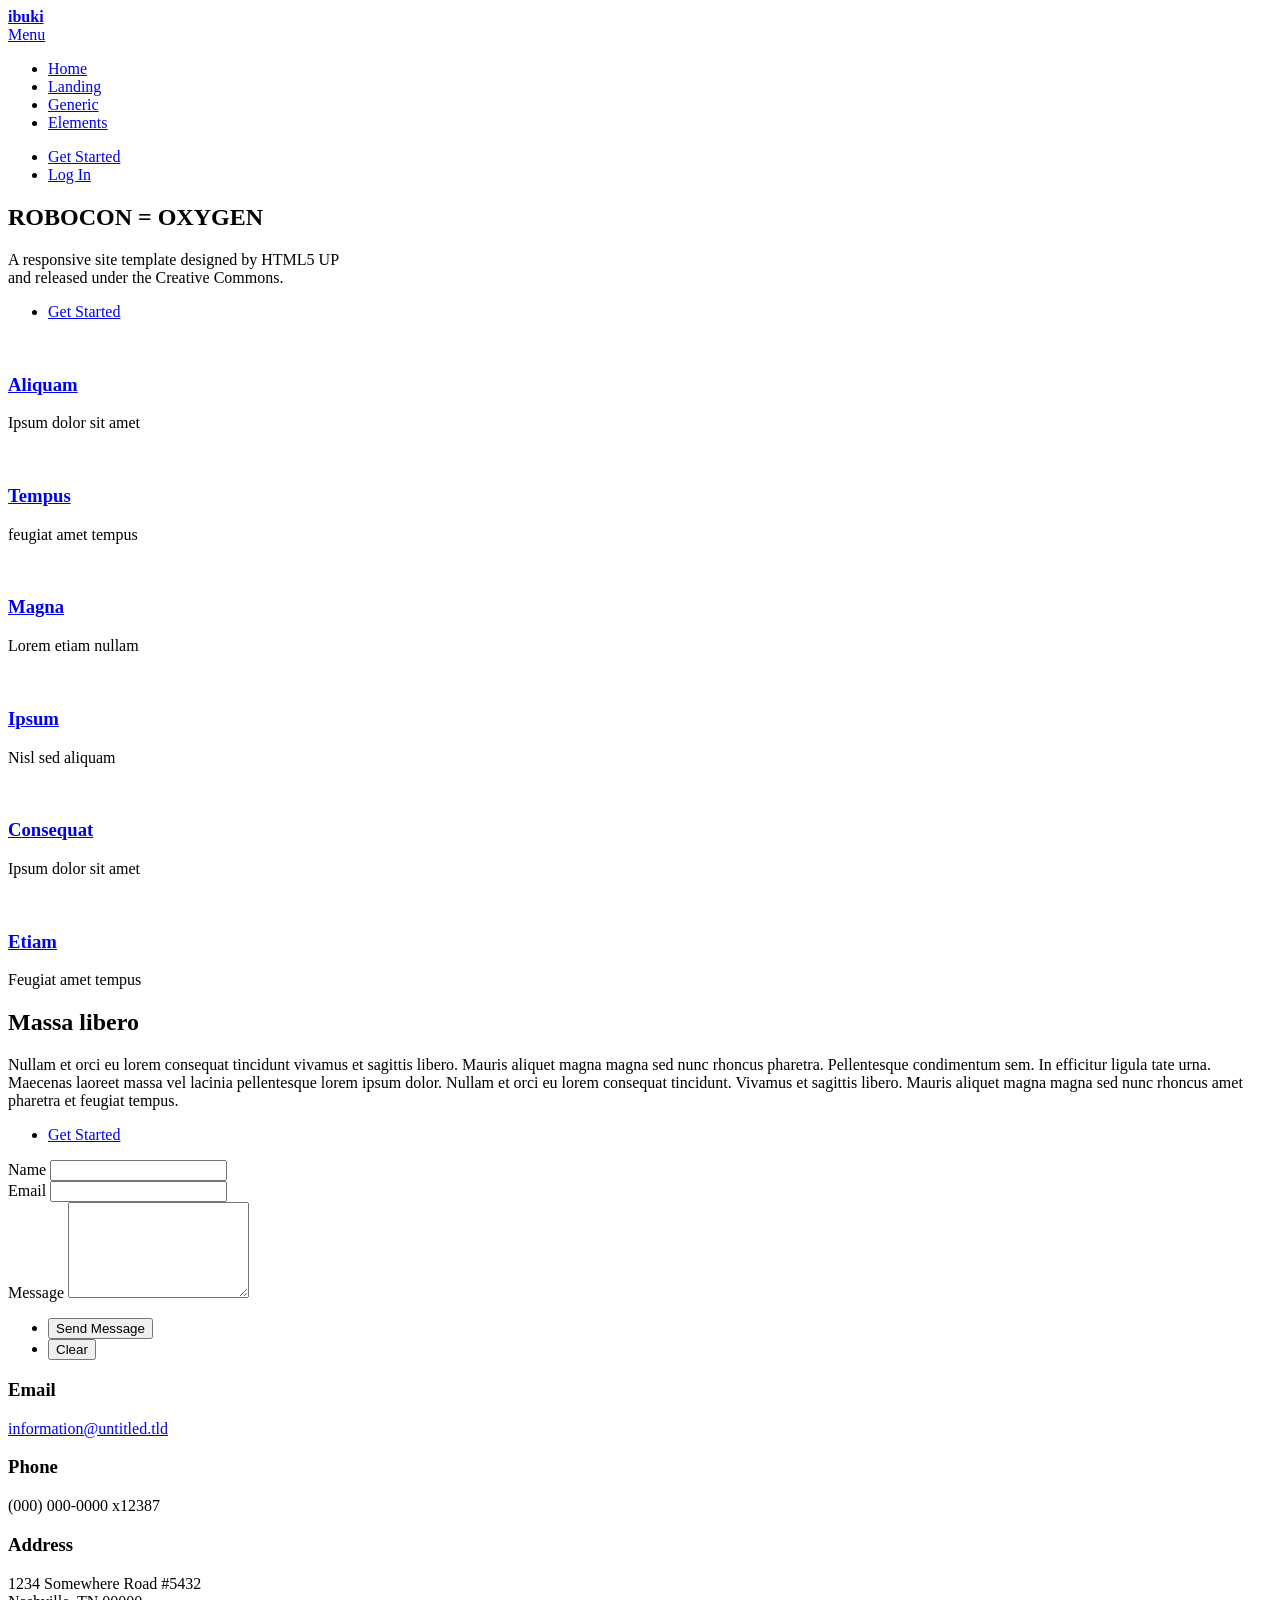
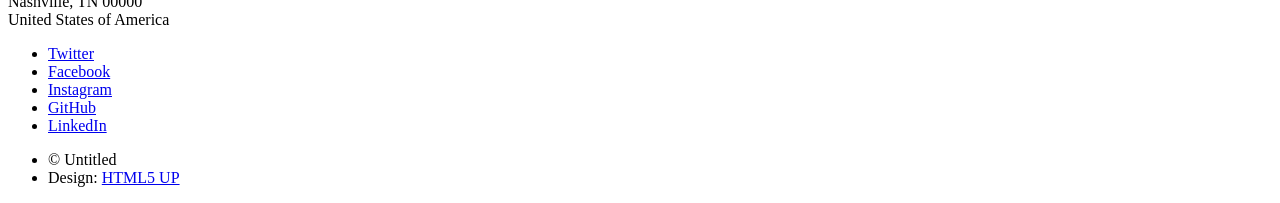
==== index.html @ 7608f7e9 "Update index.html" ====
<!DOCTYPE HTML>
<!--
	Forty by HTML5 UP
	html5up.net | @ajlkn
	Free for personal and commercial use under the CCA 3.0 license (html5up.net/license)
-->
<html>
	<head>
		<title>ibuki's blog</title>
		<meta charset="utf-8" />
		<meta name="viewport" content="width=device-width, initial-scale=1, user-scalable=no" />
		<link rel="stylesheet" href="assets/css/main.css" />
		<noscript><link rel="stylesheet" href="assets/css/noscript.css" /></noscript>
	</head>
	<body class="is-preload">

		<!-- Wrapper -->
			<div id="wrapper">

				<!-- Header -->
					<header id="header" class="alt">
						<a href="index.html" class="logo"><strong>ibuki</strong></a>
						<nav>
							<a href="#menu">Menu</a>
						</nav>
					</header>

				<!-- Menu -->
					<nav id="menu">
						<ul class="links">
							<li><a href="index.html">Home</a></li>
							<li><a href="landing.html">Landing</a></li>
							<li><a href="generic.html">Generic</a></li>
							<li><a href="elements.html">Elements</a></li>
						</ul>
						<ul class="actions stacked">
							<li><a href="#" class="button primary fit">Get Started</a></li>
							<li><a href="#" class="button fit">Log In</a></li>
						</ul>
					</nav>

				<!-- Banner -->
					<section id="banner" class="major">
						<div class="inner">
							<header class="major">
								<h1>ROBOCON = OXYGEN</h1>
							</header>
							<div class="content">
								<p>A responsive site template designed by HTML5 UP<br />
								and released under the Creative Commons.</p>
								<ul class="actions">
									<li><a href="#one" class="button next scrolly">Get Started</a></li>
								</ul>
							</div>
						</div>
					</section>

				<!-- Main -->
					<div id="main">

						<!-- One -->
							<section id="one" class="tiles">
								<article>
									<span class="image">
										<img src="images/pic01.jpg" alt="" />
									</span>
									<header class="major">
										<h3><a href="landing.html" class="link">Aliquam</a></h3>
										<p>Ipsum dolor sit amet</p>
									</header>
								</article>
								<article>
									<span class="image">
										<img src="images/pic02.jpg" alt="" />
									</span>
									<header class="major">
										<h3><a href="landing.html" class="link">Tempus</a></h3>
										<p>feugiat amet tempus</p>
									</header>
								</article>
								<article>
									<span class="image">
										<img src="images/pic03.jpg" alt="" />
									</span>
									<header class="major">
										<h3><a href="landing.html" class="link">Magna</a></h3>
										<p>Lorem etiam nullam</p>
									</header>
								</article>
								<article>
									<span class="image">
										<img src="images/pic04.jpg" alt="" />
									</span>
									<header class="major">
										<h3><a href="landing.html" class="link">Ipsum</a></h3>
										<p>Nisl sed aliquam</p>
									</header>
								</article>
								<article>
									<span class="image">
										<img src="images/pic05.jpg" alt="" />
									</span>
									<header class="major">
										<h3><a href="landing.html" class="link">Consequat</a></h3>
										<p>Ipsum dolor sit amet</p>
									</header>
								</article>
								<article>
									<span class="image">
										<img src="images/pic06.jpg" alt="" />
									</span>
									<header class="major">
										<h3><a href="landing.html" class="link">Etiam</a></h3>
										<p>Feugiat amet tempus</p>
									</header>
								</article>
							</section>

						<!-- Two -->
							<section id="two">
								<div class="inner">
									<header class="major">
										<h2>Massa libero</h2>
									</header>
									<p>Nullam et orci eu lorem consequat tincidunt vivamus et sagittis libero. Mauris aliquet magna magna sed nunc rhoncus pharetra. Pellentesque condimentum sem. In efficitur ligula tate urna. Maecenas laoreet massa vel lacinia pellentesque lorem ipsum dolor. Nullam et orci eu lorem consequat tincidunt. Vivamus et sagittis libero. Mauris aliquet magna magna sed nunc rhoncus amet pharetra et feugiat tempus.</p>
									<ul class="actions">
										<li><a href="landing.html" class="button next">Get Started</a></li>
									</ul>
								</div>
							</section>

					</div>

				<!-- Contact -->
					<section id="contact">
						<div class="inner">
							<section>
								<form method="post" action="#">
									<div class="fields">
										<div class="field half">
											<label for="name">Name</label>
											<input type="text" name="name" id="name" />
										</div>
										<div class="field half">
											<label for="email">Email</label>
											<input type="text" name="email" id="email" />
										</div>
										<div class="field">
											<label for="message">Message</label>
											<textarea name="message" id="message" rows="6"></textarea>
										</div>
									</div>
									<ul class="actions">
										<li><input type="submit" value="Send Message" class="primary" /></li>
										<li><input type="reset" value="Clear" /></li>
									</ul>
								</form>
							</section>
							<section class="split">
								<section>
									<div class="contact-method">
										<span class="icon solid alt fa-envelope"></span>
										<h3>Email</h3>
										<a href="#">information@untitled.tld</a>
									</div>
								</section>
								<section>
									<div class="contact-method">
										<span class="icon solid alt fa-phone"></span>
										<h3>Phone</h3>
										<span>(000) 000-0000 x12387</span>
									</div>
								</section>
								<section>
									<div class="contact-method">
										<span class="icon solid alt fa-home"></span>
										<h3>Address</h3>
										<span>1234 Somewhere Road #5432<br />
										Nashville, TN 00000<br />
										United States of America</span>
									</div>
								</section>
							</section>
						</div>
					</section>

				<!-- Footer -->
					<footer id="footer">
						<div class="inner">
							<ul class="icons">
								<li><a href="#" class="icon brands alt fa-twitter"><span class="label">Twitter</span></a></li>
								<li><a href="#" class="icon brands alt fa-facebook-f"><span class="label">Facebook</span></a></li>
								<li><a href="#" class="icon brands alt fa-instagram"><span class="label">Instagram</span></a></li>
								<li><a href="#" class="icon brands alt fa-github"><span class="label">GitHub</span></a></li>
								<li><a href="#" class="icon brands alt fa-linkedin-in"><span class="label">LinkedIn</span></a></li>
							</ul>
							<ul class="copyright">
								<li>&copy; Untitled</li><li>Design: <a href="https://html5up.net">HTML5 UP</a></li>
							</ul>
						</div>
					</footer>

			</div>

		<!-- Scripts -->
			<script src="assets/js/jquery.min.js"></script>
			<script src="assets/js/jquery.scrolly.min.js"></script>
			<script src="assets/js/jquery.scrollex.min.js"></script>
			<script src="assets/js/browser.min.js"></script>
			<script src="assets/js/breakpoints.min.js"></script>
			<script src="assets/js/util.js"></script>
			<script src="assets/js/main.js"></script>

	</body>
</html>
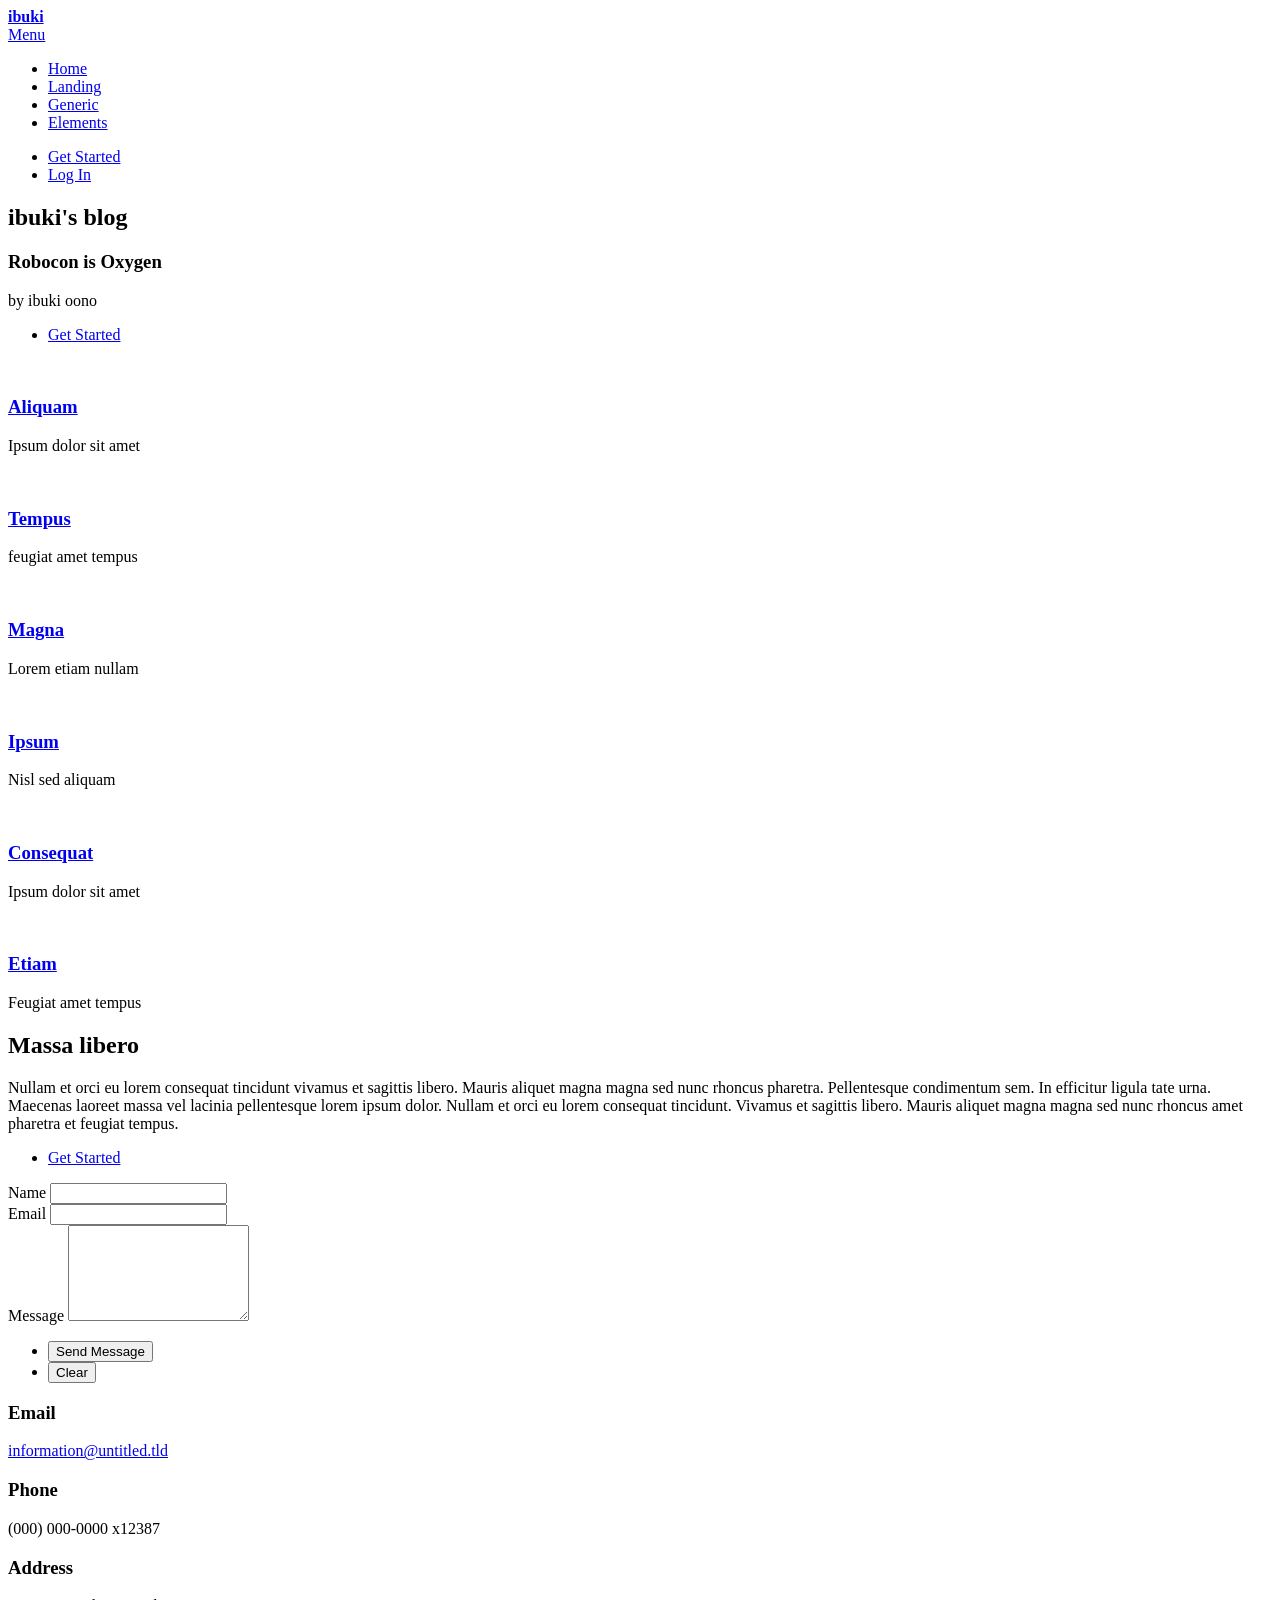
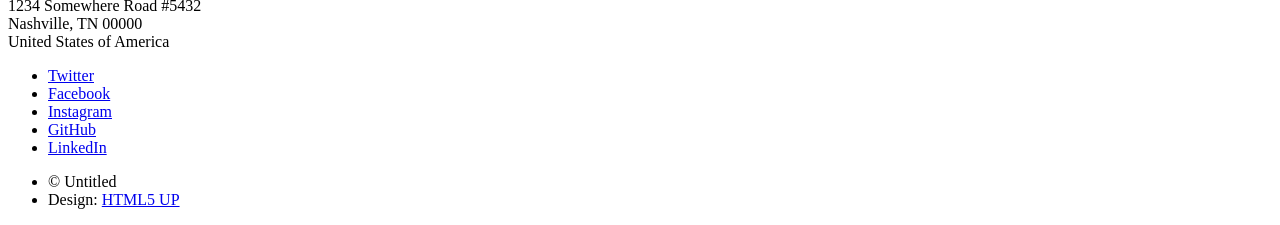
==== commit c8d18da0: "update title" ====
--- a/index.html
+++ b/index.html
@@ -43,11 +43,11 @@
 					<section id="banner" class="major">
 						<div class="inner">
 							<header class="major">
-								<h1>ROBOCON = OXYGEN</h1>
+								<h1>ibuki's blog</h1>
+        <h3>Robocon is Oxygen</h3>
 							</header>
 							<div class="content">
-								<p>A responsive site template designed by HTML5 UP<br />
-								and released under the Creative Commons.</p>
+								<p>by ibuki oono</p>
 								<ul class="actions">
 									<li><a href="#one" class="button next scrolly">Get Started</a></li>
 								</ul>
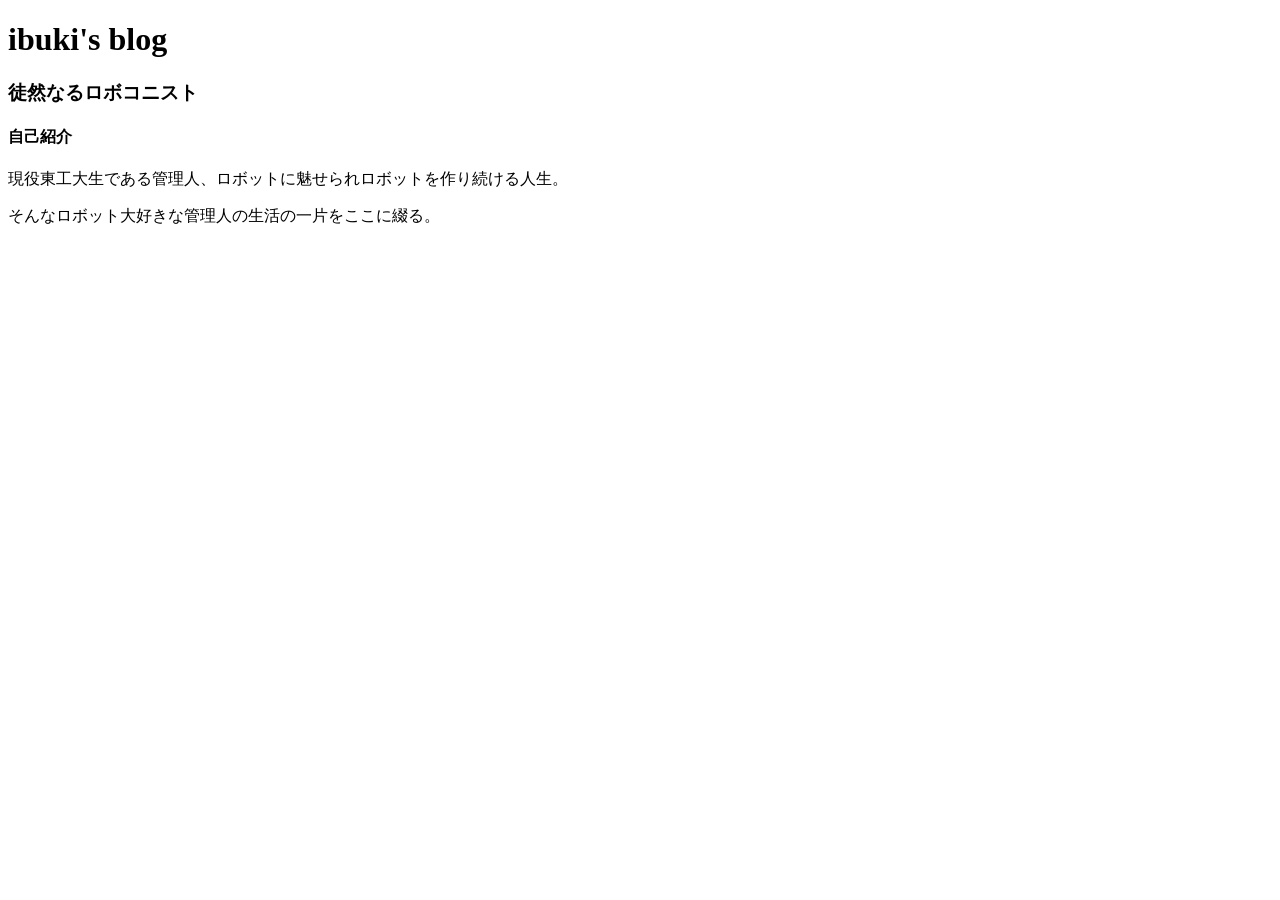
==== commit cf42636e: "index.html の更新" ====
--- a/index.html
+++ b/index.html
@@ -1,215 +1,17 @@
-<!DOCTYPE HTML>
-<!--
-	Forty by HTML5 UP
-	html5up.net | @ajlkn
-	Free for personal and commercial use under the CCA 3.0 license (html5up.net/license)
--->
-<html>
-	<head>
-		<title>ibuki's blog</title>
-		<meta charset="utf-8" />
-		<meta name="viewport" content="width=device-width, initial-scale=1, user-scalable=no" />
-		<link rel="stylesheet" href="assets/css/main.css" />
-		<noscript><link rel="stylesheet" href="assets/css/noscript.css" /></noscript>
-	</head>
-	<body class="is-preload">
-
-		<!-- Wrapper -->
-			<div id="wrapper">
-
-				<!-- Header -->
-					<header id="header" class="alt">
-						<a href="index.html" class="logo"><strong>ibuki</strong></a>
-						<nav>
-							<a href="#menu">Menu</a>
-						</nav>
-					</header>
-
-				<!-- Menu -->
-					<nav id="menu">
-						<ul class="links">
-							<li><a href="index.html">Home</a></li>
-							<li><a href="landing.html">Landing</a></li>
-							<li><a href="generic.html">Generic</a></li>
-							<li><a href="elements.html">Elements</a></li>
-						</ul>
-						<ul class="actions stacked">
-							<li><a href="#" class="button primary fit">Get Started</a></li>
-							<li><a href="#" class="button fit">Log In</a></li>
-						</ul>
-					</nav>
-
-				<!-- Banner -->
-					<section id="banner" class="major">
-						<div class="inner">
-							<header class="major">
-								<h1>ibuki's blog</h1>
-        <h3>Robocon is Oxygen</h3>
-							</header>
-							<div class="content">
-								<p>by ibuki oono</p>
-								<ul class="actions">
-									<li><a href="#one" class="button next scrolly">Get Started</a></li>
-								</ul>
-							</div>
-						</div>
-					</section>
-
-				<!-- Main -->
-					<div id="main">
-
-						<!-- One -->
-							<section id="one" class="tiles">
-								<article>
-									<span class="image">
-										<img src="images/pic01.jpg" alt="" />
-									</span>
-									<header class="major">
-										<h3><a href="landing.html" class="link">Aliquam</a></h3>
-										<p>Ipsum dolor sit amet</p>
-									</header>
-								</article>
-								<article>
-									<span class="image">
-										<img src="images/pic02.jpg" alt="" />
-									</span>
-									<header class="major">
-										<h3><a href="landing.html" class="link">Tempus</a></h3>
-										<p>feugiat amet tempus</p>
-									</header>
-								</article>
-								<article>
-									<span class="image">
-										<img src="images/pic03.jpg" alt="" />
-									</span>
-									<header class="major">
-										<h3><a href="landing.html" class="link">Magna</a></h3>
-										<p>Lorem etiam nullam</p>
-									</header>
-								</article>
-								<article>
-									<span class="image">
-										<img src="images/pic04.jpg" alt="" />
-									</span>
-									<header class="major">
-										<h3><a href="landing.html" class="link">Ipsum</a></h3>
-										<p>Nisl sed aliquam</p>
-									</header>
-								</article>
-								<article>
-									<span class="image">
-										<img src="images/pic05.jpg" alt="" />
-									</span>
-									<header class="major">
-										<h3><a href="landing.html" class="link">Consequat</a></h3>
-										<p>Ipsum dolor sit amet</p>
-									</header>
-								</article>
-								<article>
-									<span class="image">
-										<img src="images/pic06.jpg" alt="" />
-									</span>
-									<header class="major">
-										<h3><a href="landing.html" class="link">Etiam</a></h3>
-										<p>Feugiat amet tempus</p>
-									</header>
-								</article>
-							</section>
-
-						<!-- Two -->
-							<section id="two">
-								<div class="inner">
-									<header class="major">
-										<h2>Massa libero</h2>
-									</header>
-									<p>Nullam et orci eu lorem consequat tincidunt vivamus et sagittis libero. Mauris aliquet magna magna sed nunc rhoncus pharetra. Pellentesque condimentum sem. In efficitur ligula tate urna. Maecenas laoreet massa vel lacinia pellentesque lorem ipsum dolor. Nullam et orci eu lorem consequat tincidunt. Vivamus et sagittis libero. Mauris aliquet magna magna sed nunc rhoncus amet pharetra et feugiat tempus.</p>
-									<ul class="actions">
-										<li><a href="landing.html" class="button next">Get Started</a></li>
-									</ul>
-								</div>
-							</section>
-
-					</div>
-
-				<!-- Contact -->
-					<section id="contact">
-						<div class="inner">
-							<section>
-								<form method="post" action="#">
-									<div class="fields">
-										<div class="field half">
-											<label for="name">Name</label>
-											<input type="text" name="name" id="name" />
-										</div>
-										<div class="field half">
-											<label for="email">Email</label>
-											<input type="text" name="email" id="email" />
-										</div>
-										<div class="field">
-											<label for="message">Message</label>
-											<textarea name="message" id="message" rows="6"></textarea>
-										</div>
-									</div>
-									<ul class="actions">
-										<li><input type="submit" value="Send Message" class="primary" /></li>
-										<li><input type="reset" value="Clear" /></li>
-									</ul>
-								</form>
-							</section>
-							<section class="split">
-								<section>
-									<div class="contact-method">
-										<span class="icon solid alt fa-envelope"></span>
-										<h3>Email</h3>
-										<a href="#">information@untitled.tld</a>
-									</div>
-								</section>
-								<section>
-									<div class="contact-method">
-										<span class="icon solid alt fa-phone"></span>
-										<h3>Phone</h3>
-										<span>(000) 000-0000 x12387</span>
-									</div>
-								</section>
-								<section>
-									<div class="contact-method">
-										<span class="icon solid alt fa-home"></span>
-										<h3>Address</h3>
-										<span>1234 Somewhere Road #5432<br />
-										Nashville, TN 00000<br />
-										United States of America</span>
-									</div>
-								</section>
-							</section>
-						</div>
-					</section>
-
-				<!-- Footer -->
-					<footer id="footer">
-						<div class="inner">
-							<ul class="icons">
-								<li><a href="#" class="icon brands alt fa-twitter"><span class="label">Twitter</span></a></li>
-								<li><a href="#" class="icon brands alt fa-facebook-f"><span class="label">Facebook</span></a></li>
-								<li><a href="#" class="icon brands alt fa-instagram"><span class="label">Instagram</span></a></li>
-								<li><a href="#" class="icon brands alt fa-github"><span class="label">GitHub</span></a></li>
-								<li><a href="#" class="icon brands alt fa-linkedin-in"><span class="label">LinkedIn</span></a></li>
-							</ul>
-							<ul class="copyright">
-								<li>&copy; Untitled</li><li>Design: <a href="https://html5up.net">HTML5 UP</a></li>
-							</ul>
-						</div>
-					</footer>
-
-			</div>
-
-		<!-- Scripts -->
-			<script src="assets/js/jquery.min.js"></script>
-			<script src="assets/js/jquery.scrolly.min.js"></script>
-			<script src="assets/js/jquery.scrollex.min.js"></script>
-			<script src="assets/js/browser.min.js"></script>
-			<script src="assets/js/breakpoints.min.js"></script>
-			<script src="assets/js/util.js"></script>
-			<script src="assets/js/main.js"></script>
-
-	</body>
-</html>
+<!DOCTYPE html>
+<html>
+<head>
+  <meta charset="UTF-8">
+    <link rel="stylesheet" href="./assets/style.css">
+  <title>ibuki's blog</title>
+  <meta charset="UTF-8">
+</head>
+<body>
+  <h1>ibuki's blog</h1>
+  <h3>徒然なるロボコニスト</h3>
+
+  <h4>自己紹介</h4>
+  <p>現役東工大生である管理人、ロボットに魅せられロボットを作り続ける人生。</p>
+  <p>そんなロボット大好きな管理人の生活の一片をここに綴る。</p>
+</body>
+</html>
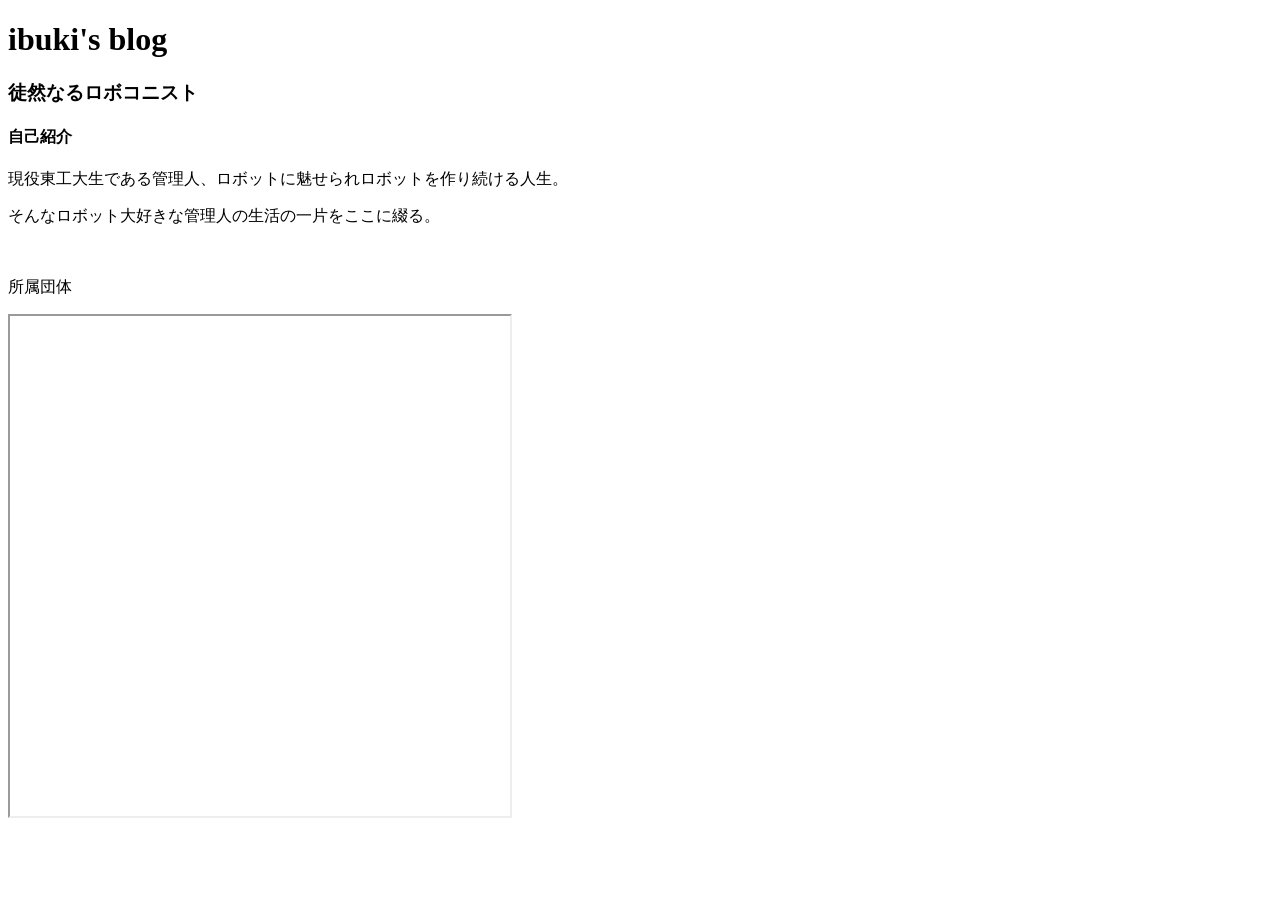
==== commit cc118d07: "html埋め込みの更新" ====
--- a/index.html
+++ b/index.html
@@ -13,5 +13,8 @@
   <h4>自己紹介</h4>
   <p>現役東工大生である管理人、ロボットに魅せられロボットを作り続ける人生。</p>
   <p>そんなロボット大好きな管理人の生活の一片をここに綴る。</p>
+  </br>
+  <p>所属団体</p>
+  <iframe src="https://team-phantom-community.github.io/" width="500" height="500"></iframe>
 </body>
 </html>
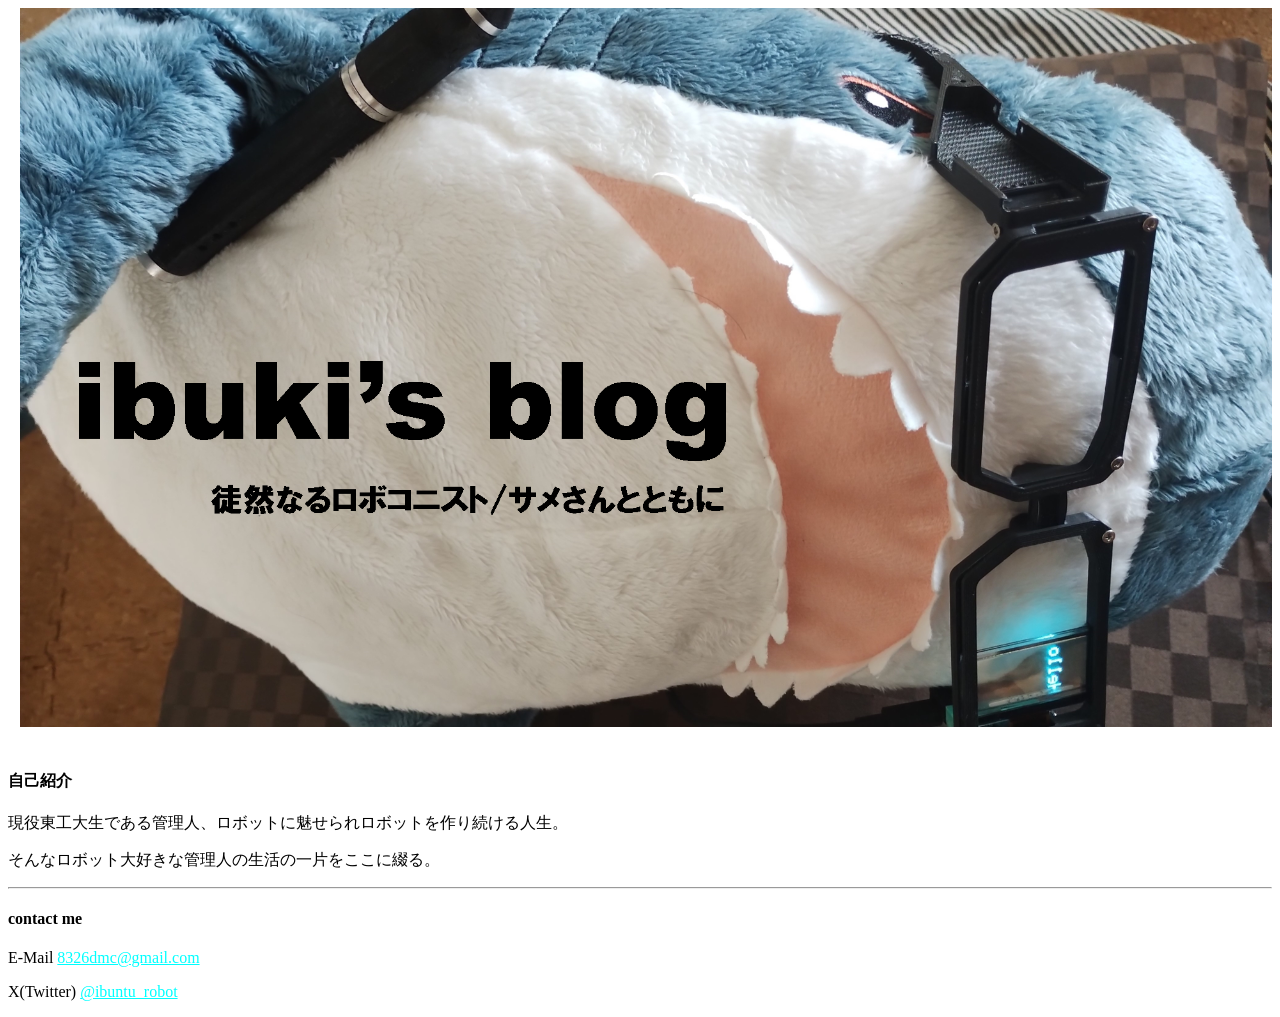
==== commit ad6948df: "update file directry" ====
--- a/index.html
+++ b/index.html
@@ -1,20 +1,23 @@
 <!DOCTYPE html>
 <html>
 <head>
-  <meta charset="UTF-8">
-    <link rel="stylesheet" href="./assets/style.css">
-  <title>ibuki's blog</title>
-  <meta charset="UTF-8">
+    <title>team phantom</title>
+    <meta charset="UTF-8">
+    <link href="css/style-sheet" rel="stylesheet" />
 </head>
 <body>
-  <h1>ibuki's blog</h1>
-  <h3>徒然なるロボコニスト</h3>
+    <center>
+        <a href="./index.html"><img src="./image/top_same.png" alt="サメさん" width="100%"></a>
+    </center>
+</br>
 
-  <h4>自己紹介</h4>
-  <p>現役東工大生である管理人、ロボットに魅せられロボットを作り続ける人生。</p>
-  <p>そんなロボット大好きな管理人の生活の一片をここに綴る。</p>
-  </br>
-  <p>所属団体</p>
-  <iframe src="https://team-phantom-community.github.io/" width="500" height="500"></iframe>
+<h4>自己紹介</h4>
+<p>現役東工大生である管理人、ロボットに魅せられロボットを作り続ける人生。</p>
+<p>そんなロボット大好きな管理人の生活の一片をここに綴る。</p>
+
+<hr>
+<h4>contact me</h4>
+  <p>E-Mail     <a href="mailto:8326dmc@gmail.com" style="color: aqua;">8326dmc@gmail.com</a></p>
+  <p>X(Twitter) <a href="https://twitter.com/@ibuntu_robot" style="color: aqua;">@ibuntu_robot</a></p>
 </body>
 </html>
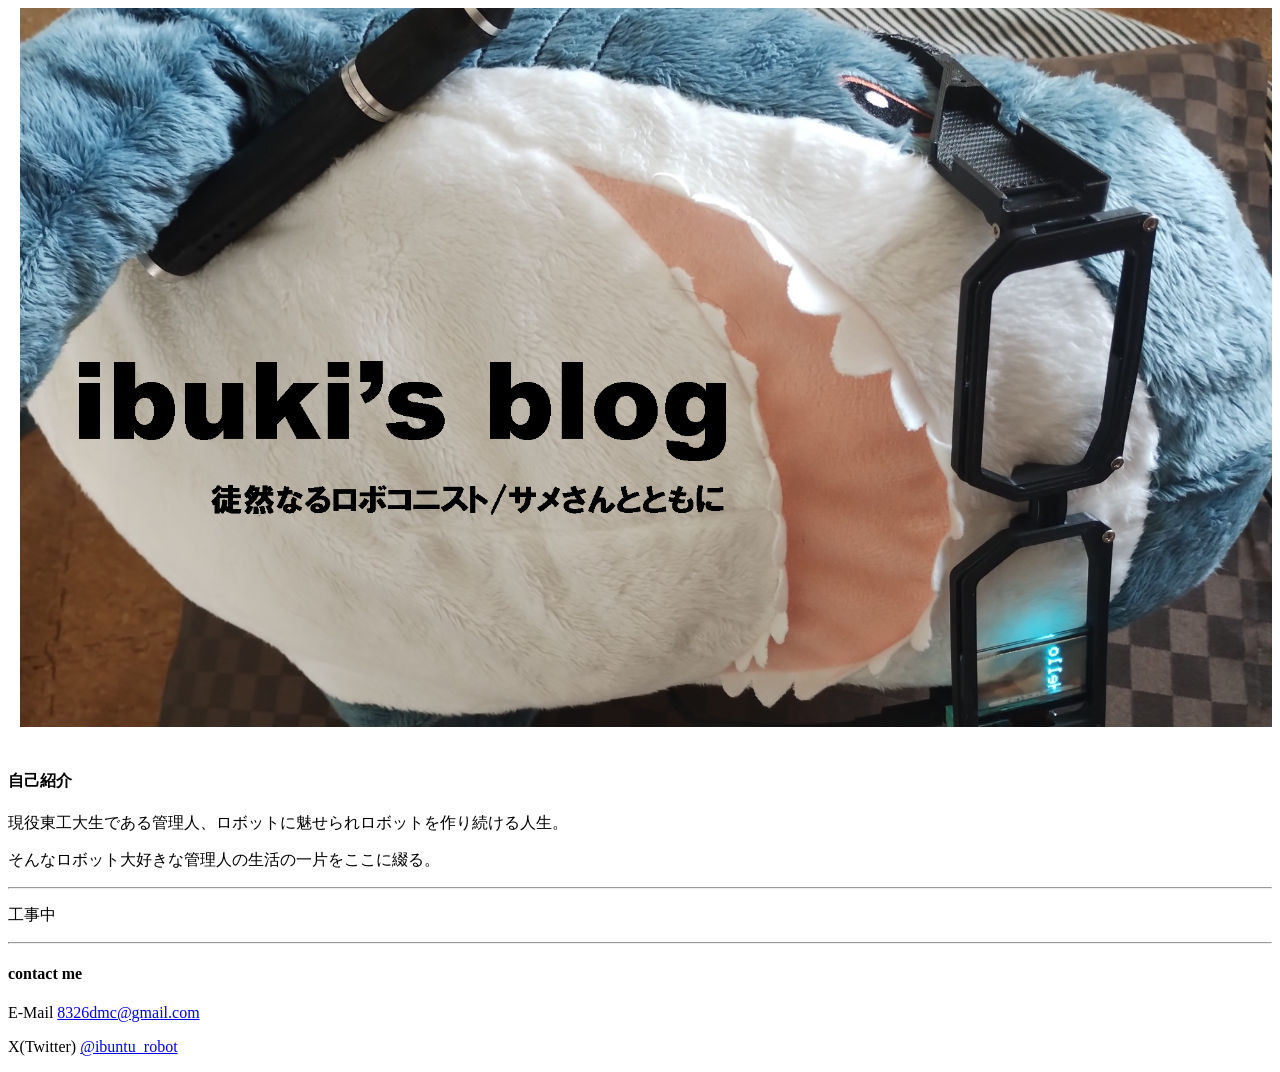
==== commit 73c44b13: "index.html の更新" ====
--- a/index.html
+++ b/index.html
@@ -1,7 +1,7 @@
 <!DOCTYPE html>
 <html>
 <head>
-    <title>team phantom</title>
+    <title>ibuki's blog</title>
     <meta charset="UTF-8">
     <link href="css/style-sheet" rel="stylesheet" />
 </head>
@@ -16,8 +16,11 @@
 <p>そんなロボット大好きな管理人の生活の一片をここに綴る。</p>
 
 <hr>
+<p>工事中</p>
+
+<hr>
 <h4>contact me</h4>
-  <p>E-Mail     <a href="mailto:8326dmc@gmail.com" style="color: aqua;">8326dmc@gmail.com</a></p>
-  <p>X(Twitter) <a href="https://twitter.com/@ibuntu_robot" style="color: aqua;">@ibuntu_robot</a></p>
+  <p>E-Mail     <a href="mailto:8326dmc@gmail.com">8326dmc@gmail.com</a></p>
+  <p>X(Twitter) <a href="https://twitter.com/@ibuntu_robot">@ibuntu_robot</a></p>
 </body>
 </html>
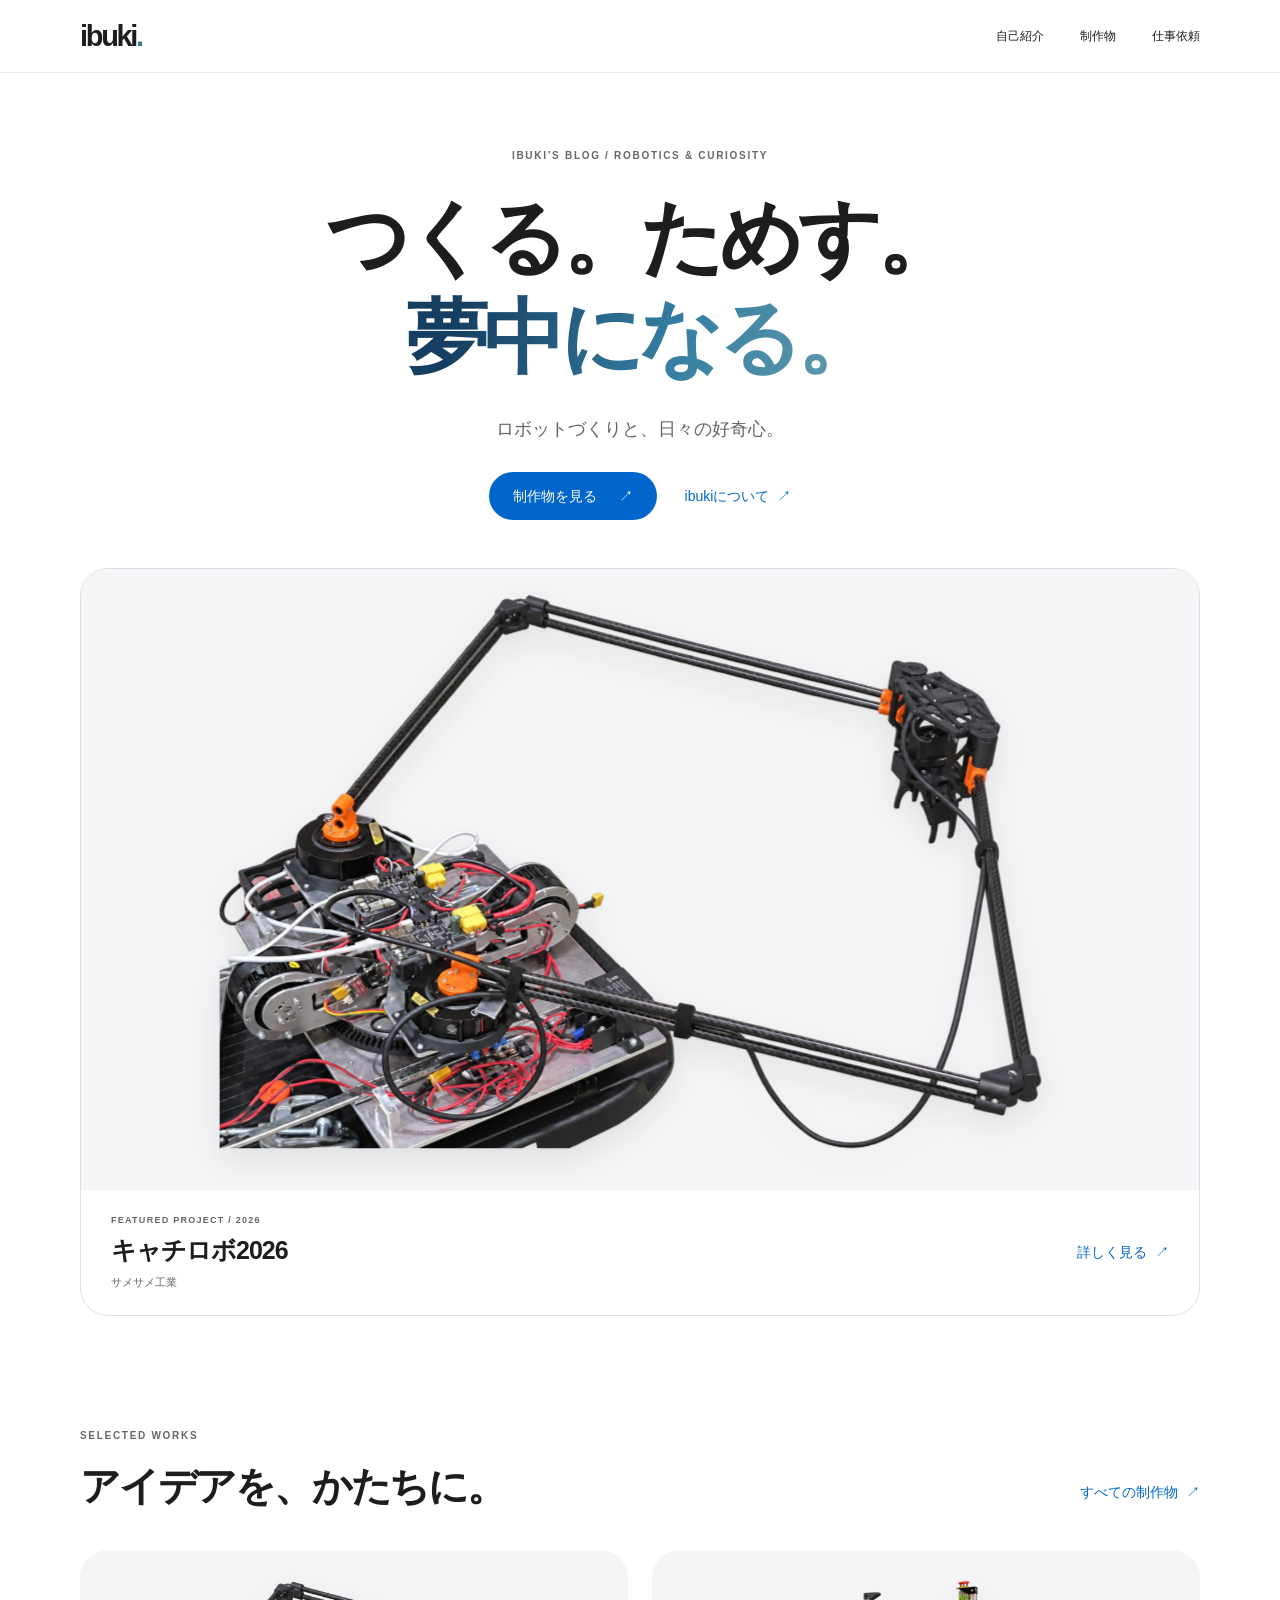
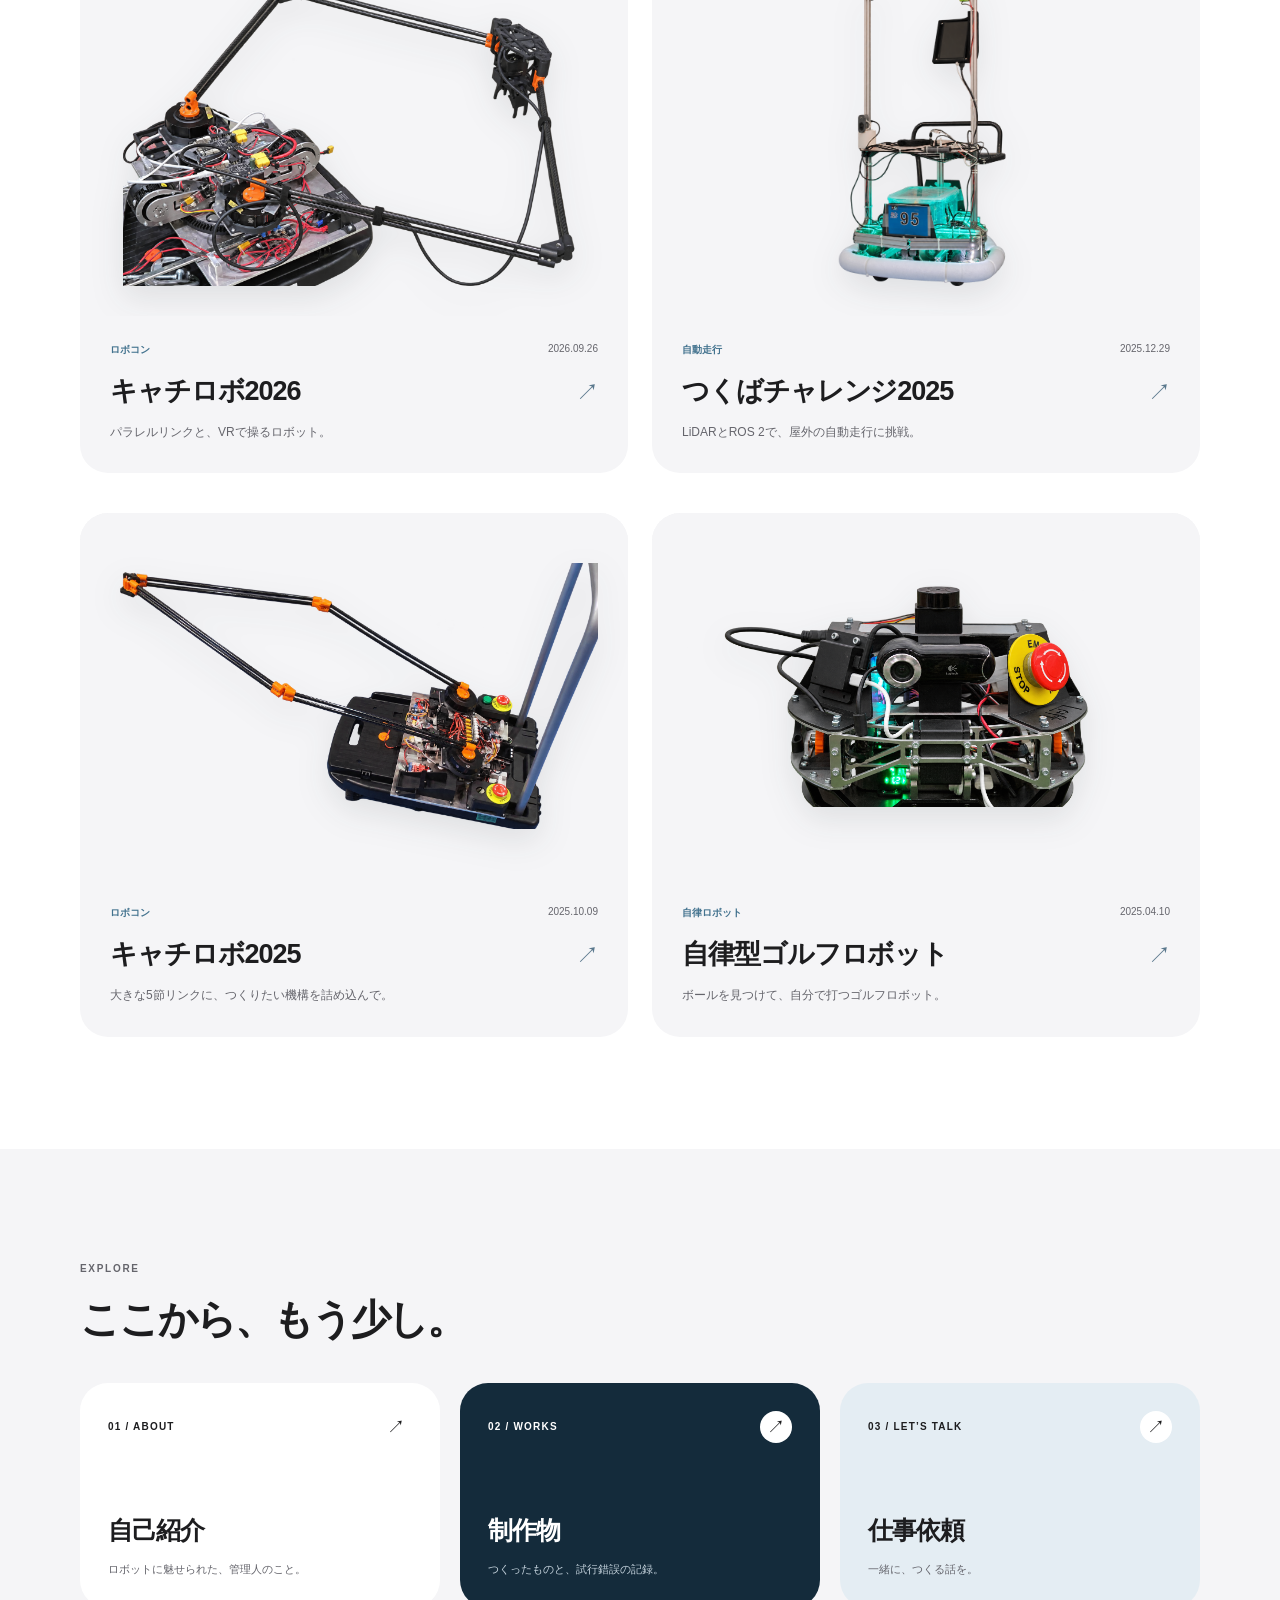
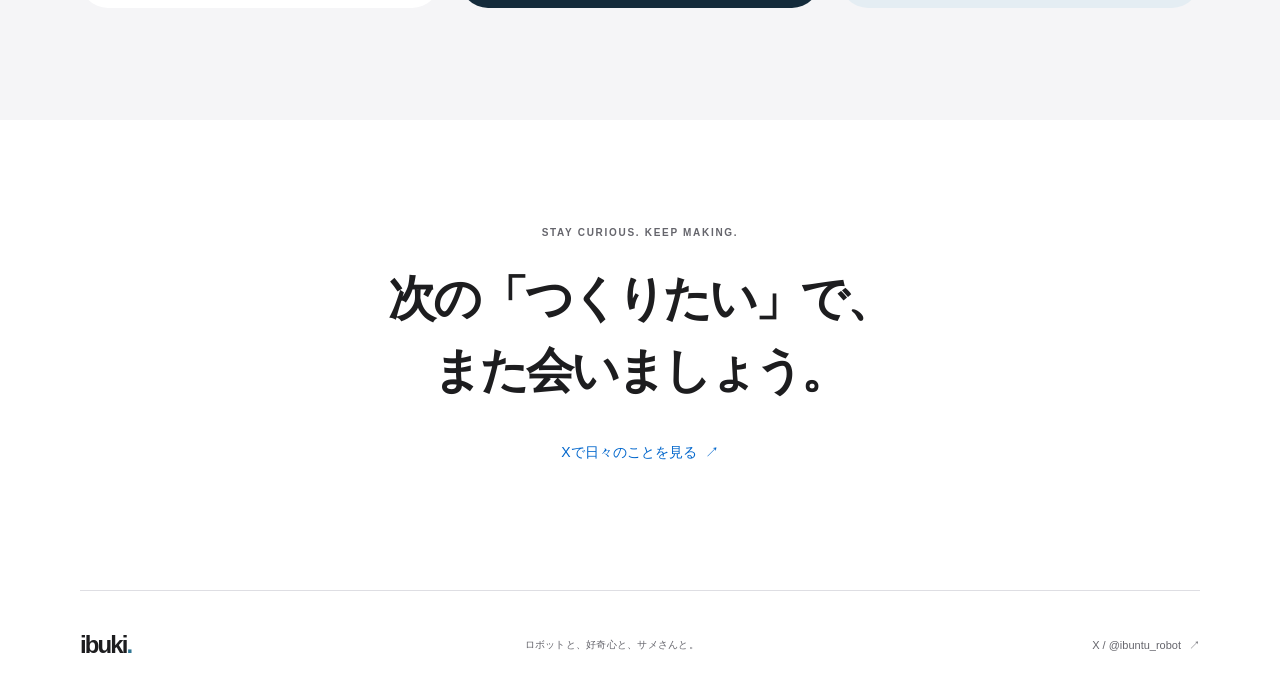
==== commit aececbef: "Build modern portfolio with real robot photography" ====
--- a/index.html
+++ b/index.html
@@ -1,26 +1,37 @@
 <!DOCTYPE html>
-<html>
+<html lang="ja">
 <head>
-    <title>ibuki's blog</title>
-    <meta charset="UTF-8">
-    <link href="css/style-sheet" rel="stylesheet" />
+  <meta charset="utf-8">
+  <meta name="viewport" content="width=device-width, initial-scale=1">
+  <meta name="description" content="ibukiのロボットづくり。自己紹介、制作物、仕事のご相談はこちらから。">
+  <meta name="theme-color" content="#f5f5f7">
+  <title>つくる、その先へ。 — ibuki's blog</title>
+  <link rel="icon" href="./image/favicon.svg" type="image/svg+xml">
+  <link rel="stylesheet" href="./css/style.css">
+  <script src="./js/main.js" defer></script>
 </head>
 <body>
-    <center>
-        <a href="./index.html"><img src="./image/top_same.png" alt="サメさん" width="100%"></a>
-    </center>
-</br>
-
-<h4>自己紹介</h4>
-<p>現役東工大生である管理人、ロボットに魅せられロボットを作り続ける人生。</p>
-<p>そんなロボット大好きな管理人の生活の一片をここに綴る。</p>
-
-<hr>
-<p>工事中</p>
-
-<hr>
-<h4>contact me</h4>
-  <p>E-Mail     <a href="mailto:8326dmc@gmail.com">8326dmc@gmail.com</a></p>
-  <p>X(Twitter) <a href="https://twitter.com/@ibuntu_robot">@ibuntu_robot</a></p>
+  <a class="skip-link" href="#main">本文へスキップ</a>
+  <header class="site-header">
+    <div class="nav-inner"><a class="brand" href="./" aria-label="ibuki's blog ホーム">ibuki<span>.</span></a><nav aria-label="メインナビゲーション"><a href="./about/">自己紹介</a><a href="./works/">制作物</a><a href="./contact/">仕事依頼</a></nav></div>
+    <div class="scroll-progress" aria-hidden="true"></div>
+  </header>
+  <main id="main">
+<section class="home-hero container" aria-labelledby="hero-title">
+  <p class="eyebrow hero-enter">IBUKI’S BLOG / ROBOTICS & CURIOSITY</p>
+  <h1 id="hero-title" class="hero-enter enter-delay-1">つくる。ためす。<br><span class="gradient-text">夢中になる。</span></h1>
+  <p class="hero-description hero-enter enter-delay-2">ロボットづくりと、日々の好奇心。</p>
+  <div class="hero-actions hero-enter enter-delay-3"><a class="button button-primary" href="./works/">制作物を見る <span aria-hidden="true">↗</span></a><a class="text-link" href="./about/">ibukiについて <span aria-hidden="true">↗</span></a></div>
+<figure class="hero-photo reveal"><a class="hero-photo-link" href="./works/catchrobo-2026/" aria-label="キャチロボ2026の詳細を見る" data-parallax><div class="project-image  is-cutout"><img src="./image/projects/catchrobo-2026-cutout.png" alt="サメサメ工業のキャチロボ2026出場機体" loading="eager" decoding="async" referrerpolicy="no-referrer" fetchpriority="high"><span class="image-fallback">写真は原記事でご覧いただけます</span></div></a><figcaption><div><span class="hero-project-kicker">FEATURED PROJECT / 2026</span><strong>キャチロボ2026</strong><span class="hero-project-subtitle">サメサメ工業</span></div><a class="text-link" href="./works/catchrobo-2026/">詳しく見る <span aria-hidden="true">↗</span></a></figcaption></figure>
+</section>
+<section class="container section-space" id="selected" aria-labelledby="selected-title"><div class="section-intro reveal"><div><p class="eyebrow">SELECTED WORKS</p><h2 id="selected-title">アイデアを、かたちに。</h2></div><a class="text-link" href="./works/">すべての制作物 <span aria-hidden="true">↗</span></a></div><div class="project-grid"><a class="project-card reveal" href="./works/catchrobo-2026/"><div class="project-image  is-cutout"><img src="./image/projects/catchrobo-2026-cutout.png" alt="サメサメ工業のキャチロボ2026出場機体" loading="lazy" decoding="async" referrerpolicy="no-referrer"><span class="image-fallback">写真は原記事でご覧いただけます</span></div><div class="project-card-copy"><div class="project-meta"><span>ロボコン</span><time datetime="2026-09-26">2026.09.26</time></div><h3>キャチロボ2026<span aria-hidden="true">↗</span></h3><p>パラレルリンクと、VRで操るロボット。</p></div></a><a class="project-card reveal" href="./works/tsukuba-2025/"><div class="project-image  is-cutout"><img src="./image/projects/tsukuba-2025-cutout.png" alt="つくばチャレンジ2025に向けて製作した自動走行ロボット" loading="lazy" decoding="async" referrerpolicy="no-referrer"><span class="image-fallback">写真は原記事でご覧いただけます</span></div><div class="project-card-copy"><div class="project-meta"><span>自動走行</span><time datetime="2025-12-29">2025.12.29</time></div><h3>つくばチャレンジ2025<span aria-hidden="true">↗</span></h3><p>LiDARとROS 2で、屋外の自動走行に挑戦。</p></div></a><a class="project-card reveal" href="./works/catchrobo-2025/"><div class="project-image  is-cutout"><img src="./image/projects/catchrobo-2025-cutout.png" alt="カーボンパイプの5節リンクを備えたキャチロボ2025の機体" loading="lazy" decoding="async" referrerpolicy="no-referrer"><span class="image-fallback">写真は原記事でご覧いただけます</span></div><div class="project-card-copy"><div class="project-meta"><span>ロボコン</span><time datetime="2025-10-09">2025.10.09</time></div><h3>キャチロボ2025<span aria-hidden="true">↗</span></h3><p>大きな5節リンクに、つくりたい機構を詰め込んで。</p></div></a><a class="project-card reveal" href="./works/golf-robot/"><div class="project-image  is-cutout"><img src="./image/projects/golf-robot-cutout.png" alt="LiDARとカメラ、ボールを打つクラブを搭載したゴルフロボット" loading="lazy" decoding="async" referrerpolicy="no-referrer"><span class="image-fallback">写真は原記事でご覧いただけます</span></div><div class="project-card-copy"><div class="project-meta"><span>自律ロボット</span><time datetime="2025-04-10">2025.04.10</time></div><h3>自律型ゴルフロボット<span aria-hidden="true">↗</span></h3><p>ボールを見つけて、自分で打つゴルフロボット。</p></div></a></div></section>
+<section class="explore-section section-space" aria-labelledby="explore-title"><div class="container"><div class="section-intro reveal"><div><p class="eyebrow">EXPLORE</p><h2 id="explore-title">ここから、もう少し。</h2></div></div><div class="page-grid">
+  <a class="page-card about-card reveal" href="./about/"><div class="card-top"><span class="card-kicker">01 / ABOUT</span><span class="circle-arrow" aria-hidden="true">↗</span></div><div class="card-copy"><h3>自己紹介</h3><p>ロボットに魅せられた、管理人のこと。</p></div></a>
+  <a class="page-card works-card reveal" href="./works/"><div class="card-top"><span class="card-kicker">02 / WORKS</span><span class="circle-arrow" aria-hidden="true">↗</span></div><div class="card-copy"><h3>制作物</h3><p>つくったものと、試行錯誤の記録。</p></div></a>
+  <a class="page-card contact-card reveal" href="./contact/"><div class="card-top"><span class="card-kicker">03 / LET’S TALK</span><span class="circle-arrow" aria-hidden="true">↗</span></div><div class="card-copy"><h3>仕事依頼</h3><p>一緒に、つくる話を。</p></div></a>
+</div></div></section>
+<section class="closing-section container reveal"><p class="eyebrow">STAY CURIOUS. KEEP MAKING.</p><h2>次の「つくりたい」で、<br>また会いましょう。</h2><a class="text-link" href="https://x.com/ibuntu_robot">Xで日々のことを見る <span aria-hidden="true">↗</span></a></section>
+</main>
+  <footer class="site-footer container"><a class="brand" href="./" aria-label="ibuki's blog ホーム">ibuki<span>.</span></a><p>ロボットと、好奇心と、サメさんと。</p><a href="https://x.com/ibuntu_robot">X / @ibuntu_robot <span aria-hidden="true">↗</span></a></footer>
 </body>
-</html>+</html>
--- a/css/style.css
+++ b/css/style.css
@@ -0,0 +1,309 @@
+@charset "UTF-8";
+
+:root {
+  color-scheme: light;
+  --ink: #1d1d1f;
+  --muted: #65656c;
+  --blue: #0066cc;
+  --soft: #f5f5f7;
+  --line: #dedee3;
+  --radius: 28px;
+  --font: -apple-system, BlinkMacSystemFont, "Helvetica Neue", Arial, "Noto Sans CJK JP", "Hiragino Kaku Gothic ProN", "Yu Gothic", Meiryo, sans-serif;
+}
+*, *::before, *::after { box-sizing: border-box; }
+html { scroll-behavior: smooth; scroll-padding-top: 100px; }
+body { margin: 0; background: white; color: var(--ink); font-family: var(--font); -webkit-font-smoothing: antialiased; }
+a { color: inherit; text-decoration: none; -webkit-tap-highlight-color: transparent; touch-action: manipulation; }
+img { display: block; width: 100%; height: auto; }
+img[hidden] { display: none; }
+figure, h1, h2, h3, p { margin: 0; }
+::selection { background: #cce5f5; color: #143e5b; }
+:focus-visible { outline: 3px solid var(--blue); outline-offset: 6px; }
+.container { width: min(1120px, calc(100% - 80px)); margin-inline: auto; }
+.section-space { padding-block: 112px; }
+.eyebrow { color: var(--muted); font-size: 10px; font-weight: 700; line-height: 1.6; letter-spacing: .17em; }
+.gradient-text { color: #327794; background: linear-gradient(110deg, #153e60 12%, #357ea2 57%, #649eac 100%); -webkit-background-clip: text; background-clip: text; -webkit-text-fill-color: transparent; }
+.skip-link { position: fixed; top: 10px; left: 20px; z-index: 100; padding: 12px 20px; border-radius: 8px; background: var(--ink); color: white; transform: translateY(-150%); }
+.skip-link:focus { transform: translateY(0); }
+
+/* Shared glass navigation. */
+.site-header { position: sticky; top: 0; z-index: 20; background: rgb(255 255 255 / 86%); border-bottom: 1px solid rgb(0 0 0 / 7%); -webkit-backdrop-filter: blur(22px) saturate(160%); backdrop-filter: blur(22px) saturate(160%); }
+.nav-inner { width: min(1120px, calc(100% - 80px)); height: 72px; margin-inline: auto; display: flex; align-items: center; justify-content: space-between; }
+.brand { font-size: 29px; font-weight: 800; letter-spacing: -.08em; line-height: 1; }
+.brand span, .profile-name span { color: #327794; }
+.site-header nav { display: flex; align-items: center; gap: 36px; height: 100%; }
+.site-header nav a { position: relative; display: flex; align-items: center; min-height: 44px; font-size: 12px; font-weight: 500; transition: color .2s; }
+.site-header nav a:hover, .site-header nav a[aria-current="page"] { color: var(--blue); }
+.site-header nav a[aria-current="page"]::after { content: ""; position: absolute; bottom: 0; left: 0; right: 0; height: 2px; border-radius: 2px; background: var(--blue); }
+.scroll-progress { position: absolute; bottom: -1px; left: 0; height: 2px; width: 100%; background: #327794; transform: scaleX(0); transform-origin: left; }
+
+.home-hero { padding-top: 75px; text-align: center; }
+.home-hero h1 { margin-top: 24px; font-size: clamp(48px, 6.5vw, 82px); font-weight: 750; letter-spacing: -.06em; line-height: 1.22; }
+.hero-description { margin-top: 24px; color: var(--muted); font-size: 18px; font-weight: 500; line-height: 1.9; }
+.hero-actions { display: flex; justify-content: center; align-items: center; gap: 28px; margin-top: 26px; }
+.button { display: inline-flex; align-items: center; justify-content: center; gap: 22px; min-height: 48px; padding: 13px 24px; border-radius: 999px; font-size: 14px; font-weight: 500; line-height: 1.5; transition: background .25s, transform .25s, box-shadow .25s; }
+.button-primary { background: var(--blue); color: white; }
+.button-primary:hover { background: #005bb8; transform: translateY(-2px); box-shadow: 0 8px 24px rgb(0 102 204 / 18%); }
+.text-link { display: inline-flex; align-items: center; gap: 8px; min-height: 44px; color: var(--blue); font-size: 14px; font-weight: 500; line-height: 1.8; }
+.text-link span { display: inline-block; flex-shrink: 0; transition: transform .25s; }
+.text-link:hover { text-decoration: underline; text-underline-offset: 5px; }
+.text-link:hover span { transform: translate(2px, -2px); }
+.hero-photo { overflow: hidden; margin-top: 48px; border: 1px solid var(--line); border-radius: var(--radius); background: white; text-align: left; }
+.hero-photo-link { display: block; overflow: hidden; aspect-ratio: 1.8; }
+.hero-photo .project-image { height: 100%; padding: 30px; aspect-ratio: auto; background: #eef1f3; }
+.hero-photo .project-image img { height: 100%; min-height: 0; object-fit: contain; }
+.hero-photo figcaption { display: flex; justify-content: space-between; align-items: center; gap: 24px; padding: 25px 30px; }
+.hero-project-kicker { display: block; margin-bottom: 9px; color: var(--muted); font-size: 9px; font-weight: 600; letter-spacing: .14em; }
+.hero-photo figcaption strong { font-size: 25px; font-weight: 650; letter-spacing: -.04em; }
+.hero-project-subtitle { display: block; margin-top: 8px; color: var(--muted); font-size: 11px; }
+.hero-photo figcaption .text-link { flex-shrink: 0; }
+.section-intro { display: flex; justify-content: space-between; align-items: end; gap: 30px; margin-bottom: 36px; }
+.section-intro h2 { margin-top: 14px; font-size: clamp(28px, 3.3vw, 40px); line-height: 1.4; letter-spacing: -.055em; }
+.section-intro > p { color: var(--muted); font-size: 13px; line-height: 1.9; }
+
+/* Real projects lead to their own child pages. */
+.project-grid { display: grid; grid-template-columns: repeat(2, minmax(0, 1fr)); gap: 40px 24px; }
+.project-card { overflow: hidden; border-radius: var(--radius); background: var(--soft); transition: translate .4s, box-shadow .4s; }
+.project-card:hover { translate: 0 -5px; box-shadow: 0 18px 35px rgb(21 43 58 / 10%); }
+.project-image { position: relative; display: grid; place-items: center; overflow: hidden; aspect-ratio: 1.5; background: #e8ecf0; }
+.project-image img { height: 100%; object-fit: cover; transition: transform .65s cubic-bezier(.2,.65,.3,1); }
+.project-card:hover img { transform: scale(1.035); }
+.project-card[href*="tsukuba"] .project-image img { object-fit: contain; }
+.image-fallback { display: none; position: absolute; inset: 0; align-items: center; justify-content: center; padding: 30px; color: #526474; background: radial-gradient(ellipse at 50% 30%, #f8fcff, #dce7ee); font-size: 12px; text-align: center; }
+.image-unavailable .image-fallback { display: flex; }
+.project-image.is-cutout { padding: 30px; background: var(--soft); }
+.project-image.is-cutout img { min-width: 0; min-height: 0; object-fit: contain; filter: drop-shadow(0 12px 16px rgb(25 35 43 / 10%)); }
+.hero-photo .project-image.is-cutout { padding: 38px; background: var(--soft); }
+.project-card-copy { padding: 27px 30px 30px; }
+.project-meta { display: flex; justify-content: space-between; gap: 20px; color: var(--muted); font-size: 10px; }
+.project-meta > span { color: #42728e; font-weight: 600; }
+.project-card h3 { display: flex; justify-content: space-between; align-items: baseline; gap: 14px; margin-top: 16px; font-size: clamp(20px, 2.2vw, 27px); font-weight: 650; letter-spacing: -.04em; }
+.project-card h3 > span { flex-shrink: 0; color: #5a788d; font-size: 23px; font-weight: 400; }
+.project-card-copy > p { margin-top: 12px; color: var(--muted); font-size: 12px; line-height: 1.9; }
+.works-list { padding-bottom: 90px; }
+.works-list-heading { display: flex; justify-content: space-between; align-items: center; gap: 20px; padding-bottom: 25px; margin-bottom: 30px; border-bottom: 1px solid var(--line); }
+.works-list-heading h2 { font-size: 15px; font-weight: 600; }
+.works-list-heading > span { color: var(--muted); font-size: 9px; letter-spacing: .08em; }
+
+.explore-section { background: var(--soft); }
+.page-grid { display: grid; grid-template-columns: repeat(3, minmax(0, 1fr)); gap: 20px; }
+.page-card { position: relative; display: flex; flex-direction: column; min-height: 225px; padding: 28px; overflow: hidden; border-radius: var(--radius); transition: box-shadow .4s, translate .4s; }
+.page-card:hover { translate: 0 -6px; box-shadow: 0 18px 40px rgb(21 43 58 / 10%); }
+.card-top { display: flex; justify-content: space-between; align-items: center; gap: 8px; }
+.card-kicker { font-size: 10px; font-weight: 600; letter-spacing: .12em; }
+.circle-arrow { display: grid; flex-shrink: 0; place-items: center; width: 32px; height: 32px; border-radius: 50%; background: white; color: var(--ink); font-size: 18px; transition: transform .3s; }
+.page-card:hover .circle-arrow { transform: rotate(45deg); }
+.about-card { background: white; }
+.works-card { color: white; background: #142b3b; }
+.contact-card { background: #e4edf3; }
+.card-copy { position: relative; margin-top: auto; }
+.card-copy h3 { font-size: 25px; font-weight: 650; letter-spacing: -.04em; }
+.card-copy p { margin-top: 12px; color: var(--muted); font-size: 11px; line-height: 1.9; }
+.works-card .card-copy p { color: #c4d2dc; }
+.closing-section { padding-block: 105px 115px; text-align: center; }
+.closing-section h2 { margin-top: 22px; font-size: clamp(30px, 4vw, 48px); font-weight: 650; line-height: 1.5; letter-spacing: -.06em; }
+.closing-section .text-link { margin-top: 24px; }
+
+.breadcrumbs { padding-top: 24px; color: var(--muted); font-size: 11px; }
+.breadcrumbs ol { display: flex; flex-wrap: wrap; gap: 0 12px; align-items: center; margin: 0; padding: 0; list-style: none; }
+.breadcrumbs li + li::before { content: "/"; padding-right: 12px; color: #a1a1a8; }
+.breadcrumbs a { display: inline-flex; align-items: center; min-height: 36px; }
+.breadcrumbs a:hover { color: var(--blue); }
+.page-heading { padding-block: 64px 76px; }
+.page-heading h1 { margin-top: 22px; font-size: clamp(44px, 6vw, 76px); font-weight: 750; line-height: 1.27; letter-spacing: -.06em; }
+.page-lead { margin-top: 26px; color: var(--muted); font-size: 16px; line-height: 1.9; }
+.profile-section { display: grid; grid-template-columns: 1.05fr 1fr; align-items: center; gap: 80px; padding-block: 0 110px; }
+.profile-photo { position: relative; overflow: hidden; border-radius: var(--radius); background: #c5d4db; }
+.profile-photo img { aspect-ratio: 1; height: 100%; object-fit: cover; object-position: 65% center; }
+.profile-photo figcaption { position: absolute; bottom: 20px; left: 24px; padding: 9px 12px; border-radius: 50px; background: rgb(255 255 255 / 92%); color: #304653; font-size: 9px; font-weight: 600; letter-spacing: .08em; }
+.profile-name { margin-block: 8px 24px; font-size: 65px; font-weight: 750; letter-spacing: -.075em; }
+.profile-copy > p:not(.eyebrow) { margin-bottom: 18px; color: #505057; font-size: 15px; line-height: 2.1; }
+.tags { display: flex; flex-wrap: wrap; gap: 8px; margin-block: 26px 18px; }
+.tags span { padding: 7px 13px; border-radius: 99px; background: var(--soft); color: var(--muted); font-size: 11px; }
+.statement-section { padding-block: 75px 110px; border-top: 1px solid var(--line); text-align: center; }
+.statement-section h2 { margin-block: 24px; font-size: clamp(30px, 4vw, 46px); font-weight: 650; line-height: 1.5; letter-spacing: -.05em; }
+.statement-section > p:last-child { color: var(--muted); font-size: 14px; line-height: 2; }
+.next-page { display: flex; justify-content: space-between; align-items: center; gap: 20px; padding-block: 38px; margin-bottom: 76px; border-block: 1px solid var(--line); }
+.next-page > span:first-child { display: grid; gap: 14px; }
+.next-page small { color: var(--muted); font-size: 10px; font-weight: 600; letter-spacing: .14em; }
+.next-page strong { font-size: clamp(22px, 3vw, 32px); font-weight: 600; letter-spacing: -.05em; transition: color .25s; }
+.next-arrow { font-size: 42px; font-weight: 300; transition: transform .3s; }
+.next-page:hover strong { color: var(--blue); }
+.next-page:hover .next-arrow { transform: translate(5px, -5px); }
+
+.contact-panel { position: relative; display: grid; grid-template-columns: 1.2fr 1fr; gap: 20px; align-items: center; overflow: hidden; padding: 64px; border-radius: var(--radius); background: #edf3f7; }
+.contact-panel h2 { margin-top: 20px; font-size: clamp(29px, 3.5vw, 42px); font-weight: 650; line-height: 1.5; letter-spacing: -.05em; }
+.contact-panel-copy > p:not(.eyebrow) { margin-block: 22px 28px; color: var(--muted); font-size: 14px; line-height: 2; }
+.contact-handle { display: block; margin-top: 14px; color: var(--muted); font-size: 11px; }
+.contact-panel-art { display: grid; place-items: center; width: 240px; height: 240px; justify-self: center; border: 1px solid #b9d0de; border-radius: 65px; color: #347b9d; font-size: 170px; font-weight: 300; transform: rotate(-10deg); }
+.request-list { padding: 0; margin: 0; list-style: none; }
+.request-list li { display: flex; align-items: baseline; gap: 32px; padding-block: 28px; border-top: 1px solid var(--line); }
+.request-list li > span { color: #7296a9; font-size: 12px; font-weight: 600; }
+.request-list h3 { font-size: 17px; font-weight: 600; letter-spacing: -.025em; }
+.request-list p { margin-top: 10px; color: var(--muted); font-size: 13px; line-height: 1.9; }
+
+.detail-meta { display: flex; justify-content: space-between; align-items: center; gap: 20px; padding-bottom: 28px; border-top: 1px solid var(--line); }
+.detail-meta > span { padding-top: 8px; font-size: 13px; color: var(--muted); }
+.detail-meta .tags { margin-block: 24px 14px; }
+.detail-figure { overflow: hidden; }
+.detail-figure .project-image { aspect-ratio: 1.85; border-radius: var(--radius); }
+.detail-figure img { object-fit: contain; }
+.detail-figure figcaption { margin-top: 14px; color: var(--muted); font-size: 10px; line-height: 1.8; }
+.detail-figure figcaption a { text-decoration: underline; text-underline-offset: 3px; }
+.detail-figure .project-image.is-cutout { padding: 40px; }
+.original-photo-link { display: inline-flex; align-items: center; min-height: 36px; margin-left: 20px; color: var(--blue); }
+.article-layout { display: grid; grid-template-columns: 220px minmax(0, 1fr); gap: 90px; padding-top: 80px; }
+.article-toc { position: sticky; top: 115px; align-self: start; display: grid; gap: 8px; }
+.article-toc .eyebrow { margin-bottom: 10px; }
+.article-toc a { display: flex; align-items: center; min-height: 36px; color: var(--muted); font-size: 12px; }
+.article-toc a:hover { color: var(--blue); }
+.article-section { position: relative; padding-block: 0 65px; }
+.section-number { display: inline-block; margin-bottom: 14px; color: #527b96; font-size: 11px; font-weight: 600; }
+.article-section h2 { margin-bottom: 22px; font-size: 29px; font-weight: 650; line-height: 1.5; letter-spacing: -.04em; }
+.article-section > p { color: #505057; font-size: 15px; line-height: 2.2; }
+.source-note { padding: 30px; border-radius: 20px; background: var(--soft); }
+.source-note h2 { margin-block: 15px; font-size: 21px; font-weight: 600; }
+.source-note > p:not(.eyebrow) { color: var(--muted); font-size: 12px; line-height: 1.9; }
+.source-note .text-link { margin-top: 15px; font-size: 12px; }
+.detail-bottom { display: flex; justify-content: space-between; gap: 20px; padding-block: 35px; margin-top: 85px; margin-bottom: 65px; border-top: 1px solid var(--line); }
+
+.site-footer { display: flex; align-items: center; justify-content: space-between; gap: 24px; min-height: 110px; border-top: 1px solid var(--line); }
+.site-footer .brand { font-size: 24px; }
+.site-footer p { color: var(--muted); font-size: 10px; letter-spacing: .025em; }
+.site-footer > a:last-child { display: flex; align-items: center; gap: 8px; min-height: 44px; color: var(--muted); font-size: 11px; }
+.site-footer > a:last-child:hover { color: var(--blue); }
+
+/* All content remains visible without JavaScript. */
+.motion-enabled .reveal { opacity: 0; transform: translateY(26px); transition: opacity .8s ease, transform .8s cubic-bezier(.2,.65,.3,1), translate .4s, box-shadow .4s; }
+.motion-enabled .reveal.is-visible { opacity: 1; transform: translateY(0); }
+.motion-enabled .page-grid > :nth-child(2) { transition-delay: .08s; }
+.motion-enabled .page-grid > :nth-child(3) { transition-delay: .16s; }
+@media (prefers-reduced-motion: no-preference) {
+  .hero-enter { animation: enter .85s cubic-bezier(.2,.65,.3,1) both; }
+  .enter-delay-1 { animation-delay: .08s; }
+  .enter-delay-2 { animation-delay: .16s; }
+  .enter-delay-3 { animation-delay: .24s; }
+  .motion-enabled .hero-photo img { will-change: transform; }
+  @keyframes enter { from { opacity: 0; transform: translateY(20px); } to { opacity: 1; transform: translateY(0); } }
+}
+@media (max-width: 900px) {
+  .container, .nav-inner { width: calc(100% - 48px); }
+  .home-hero { padding-top: 60px; }
+  .section-space { padding-block: 85px; }
+  .section-intro { align-items: start; }
+  .section-intro h2 { font-size: 30px; }
+  .section-intro > .text-link { flex-shrink: 0; font-size: 12px; }
+  .page-grid { gap: 14px; }
+  .page-card { min-height: 225px; padding: 22px; }
+  .card-kicker { font-size: 8px; letter-spacing: .06em; }
+  .card-copy h3 { font-size: 22px; }
+  .card-copy p { font-size: 11px; }
+  .profile-section { gap: 40px; }
+  .profile-copy > p:not(.eyebrow) { font-size: 13px; }
+  .profile-name { font-size: 56px; }
+  .contact-panel { padding: 44px; }
+  .contact-panel-art { width: 190px; height: 190px; border-radius: 50px; font-size: 135px; }
+  .article-layout { grid-template-columns: 170px minmax(0, 1fr); gap: 40px; }
+  .article-section h2 { font-size: 25px; }
+}
+@media (max-width: 640px) {
+  .container, .nav-inner { width: calc(100% - 40px); }
+  .nav-inner { height: 64px; }
+  .brand { font-size: 27px; }
+  .site-header nav { gap: 21px; }
+  .site-header nav a { font-size: 11px; }
+  .home-hero { padding-top: 55px; }
+  .eyebrow { font-size: 9px; letter-spacing: .13em; }
+  .home-hero h1 { margin-top: 25px; font-size: clamp(37px, 9.5vw, 58px); line-height: 1.3; }
+  .hero-description { margin-top: 22px; font-size: 14px; }
+  .hero-actions { margin-top: 23px; gap: 22px; }
+  .button { gap: 12px; min-height: 46px; padding: 12px 20px; font-size: 12px; }
+  .text-link { font-size: 12px; }
+  .hero-photo { width: calc(100% + 16px); margin-left: -8px; margin-top: 35px; border-radius: 22px; }
+  .hero-photo-link { aspect-ratio: 1.08; }
+  .hero-photo .project-image { padding: 20px; }
+  .hero-photo figcaption { gap: 14px; padding: 22px 20px; }
+  .hero-project-kicker { font-size: 8px; letter-spacing: .08em; }
+  .hero-photo figcaption strong { font-size: 21px; }
+  .hero-project-subtitle { font-size: 10px; }
+  .hero-photo figcaption .text-link { font-size: 11px; }
+  .section-space { padding-block: 70px; }
+  .section-intro { flex-direction: column; gap: 14px; margin-bottom: 26px; }
+  .section-intro h2 { margin-top: 13px; font-size: 29px; }
+  .section-intro > p { font-size: 12px; }
+  .project-grid { grid-template-columns: 1fr; gap: 24px; }
+  .project-card { border-radius: 24px; }
+  .project-card-copy { padding: 25px; }
+  .project-card h3 { font-size: 24px; }
+  .project-card-copy > p { font-size: 12px; }
+  .project-image { aspect-ratio: 1.25; }
+  .project-image.is-cutout, .hero-photo .project-image.is-cutout { padding: 22px; }
+  .page-grid { grid-template-columns: 1fr; gap: 18px; }
+  .page-card { min-height: 205px; padding: 26px; border-radius: 24px; }
+  .card-kicker { font-size: 10px; }
+  .card-copy h3 { font-size: 25px; }
+  .card-copy p { font-size: 12px; }
+  .closing-section { padding-block: 75px; }
+  .closing-section h2 { font-size: 29px; }
+  .breadcrumbs { padding-top: 16px; font-size: 10px; }
+  .page-heading { padding-block: 42px 52px; }
+  .page-heading h1 { margin-top: 22px; font-size: clamp(37px, 9.7vw, 60px); }
+  .page-lead { margin-top: 22px; font-size: 13px; }
+  .profile-section { grid-template-columns: 1fr; gap: 36px; padding-bottom: 65px; }
+  .profile-photo img { aspect-ratio: 1.13; }
+  .profile-name { font-size: 60px; }
+  .profile-copy > p:not(.eyebrow) { font-size: 14px; }
+  .statement-section { padding-block: 58px 70px; }
+  .statement-section h2 { font-size: 29px; }
+  .statement-section > p:last-child { font-size: 12px; }
+  .next-page { padding-block: 30px; margin-bottom: 52px; }
+  .next-page strong { font-size: 24px; }
+  .next-page small { font-size: 9px; }
+  .next-arrow { font-size: 32px; }
+  .works-list { padding-bottom: 65px; }
+  .works-list-heading > span { font-size: 8px; }
+  .contact-panel { grid-template-columns: 1fr; padding: 36px 26px; border-radius: 24px; }
+  .contact-panel h2 { font-size: 30px; }
+  .contact-panel-copy { position: relative; z-index: 1; }
+  .contact-panel-copy > p:not(.eyebrow) { font-size: 13px; }
+  .contact-panel-art { position: absolute; right: -30px; bottom: 25px; width: 150px; height: 150px; border-radius: 42px; font-size: 110px; opacity: .14; }
+  .request-list li { gap: 20px; padding-block: 25px; }
+  .request-list h3 { font-size: 14px; }
+  .request-list p { font-size: 12px; }
+  .detail-meta { flex-direction: column; align-items: start; gap: 0; padding-block: 18px 24px; }
+  .detail-meta .tags { margin-block: 16px 0; }
+  .detail-meta > span { font-size: 12px; }
+  .detail-figure .project-image { aspect-ratio: 1.1; border-radius: 22px; }
+  .detail-figure .project-image.is-cutout { padding: 22px; }
+  .detail-figure figcaption { font-size: 9px; }
+  .original-photo-link { display: flex; width: fit-content; margin: 4px 0 0; }
+  .article-layout { grid-template-columns: 1fr; gap: 42px; padding-top: 40px; }
+  .article-toc { position: static; padding: 24px; border-radius: 18px; background: var(--soft); }
+  .article-toc a { min-height: 36px; }
+  .article-section { padding-bottom: 45px; }
+  .article-section h2 { margin-bottom: 18px; font-size: 25px; }
+  .article-section > p { font-size: 14px; line-height: 2.1; }
+  .source-note { padding: 25px; }
+  .source-note h2 { font-size: 19px; }
+  .detail-bottom { margin-top: 55px; margin-bottom: 40px; }
+  .detail-bottom .text-link { font-size: 11px; }
+  .site-footer { flex-wrap: wrap; justify-content: start; gap: 6px 20px; padding-block: 26px; }
+  .site-footer .brand { font-size: 25px; }
+  .site-footer p { flex: 1; font-size: 9px; }
+  .site-footer > a:last-child { width: 100%; min-height: 36px; font-size: 10px; }
+  .motion-enabled .page-grid > :nth-child(n) { transition-delay: 0s; }
+}
+@media (max-width: 359px) {
+  .container, .nav-inner { width: calc(100% - 32px); }
+  .site-header nav { gap: 14px; }
+  .home-hero h1 { font-size: 35px; }
+  .hero-actions { gap: 14px; }
+  .project-card-copy { padding: 22px; }
+  .project-card h3 { font-size: 21px; }
+  .next-page strong { font-size: 21px; }
+}
+@media (prefers-reduced-motion: reduce) {
+  html { scroll-behavior: auto; }
+  *, *::before, *::after { animation: none !important; transition: none !important; }
+  .motion-enabled .reveal { opacity: 1; transform: none; }
+}
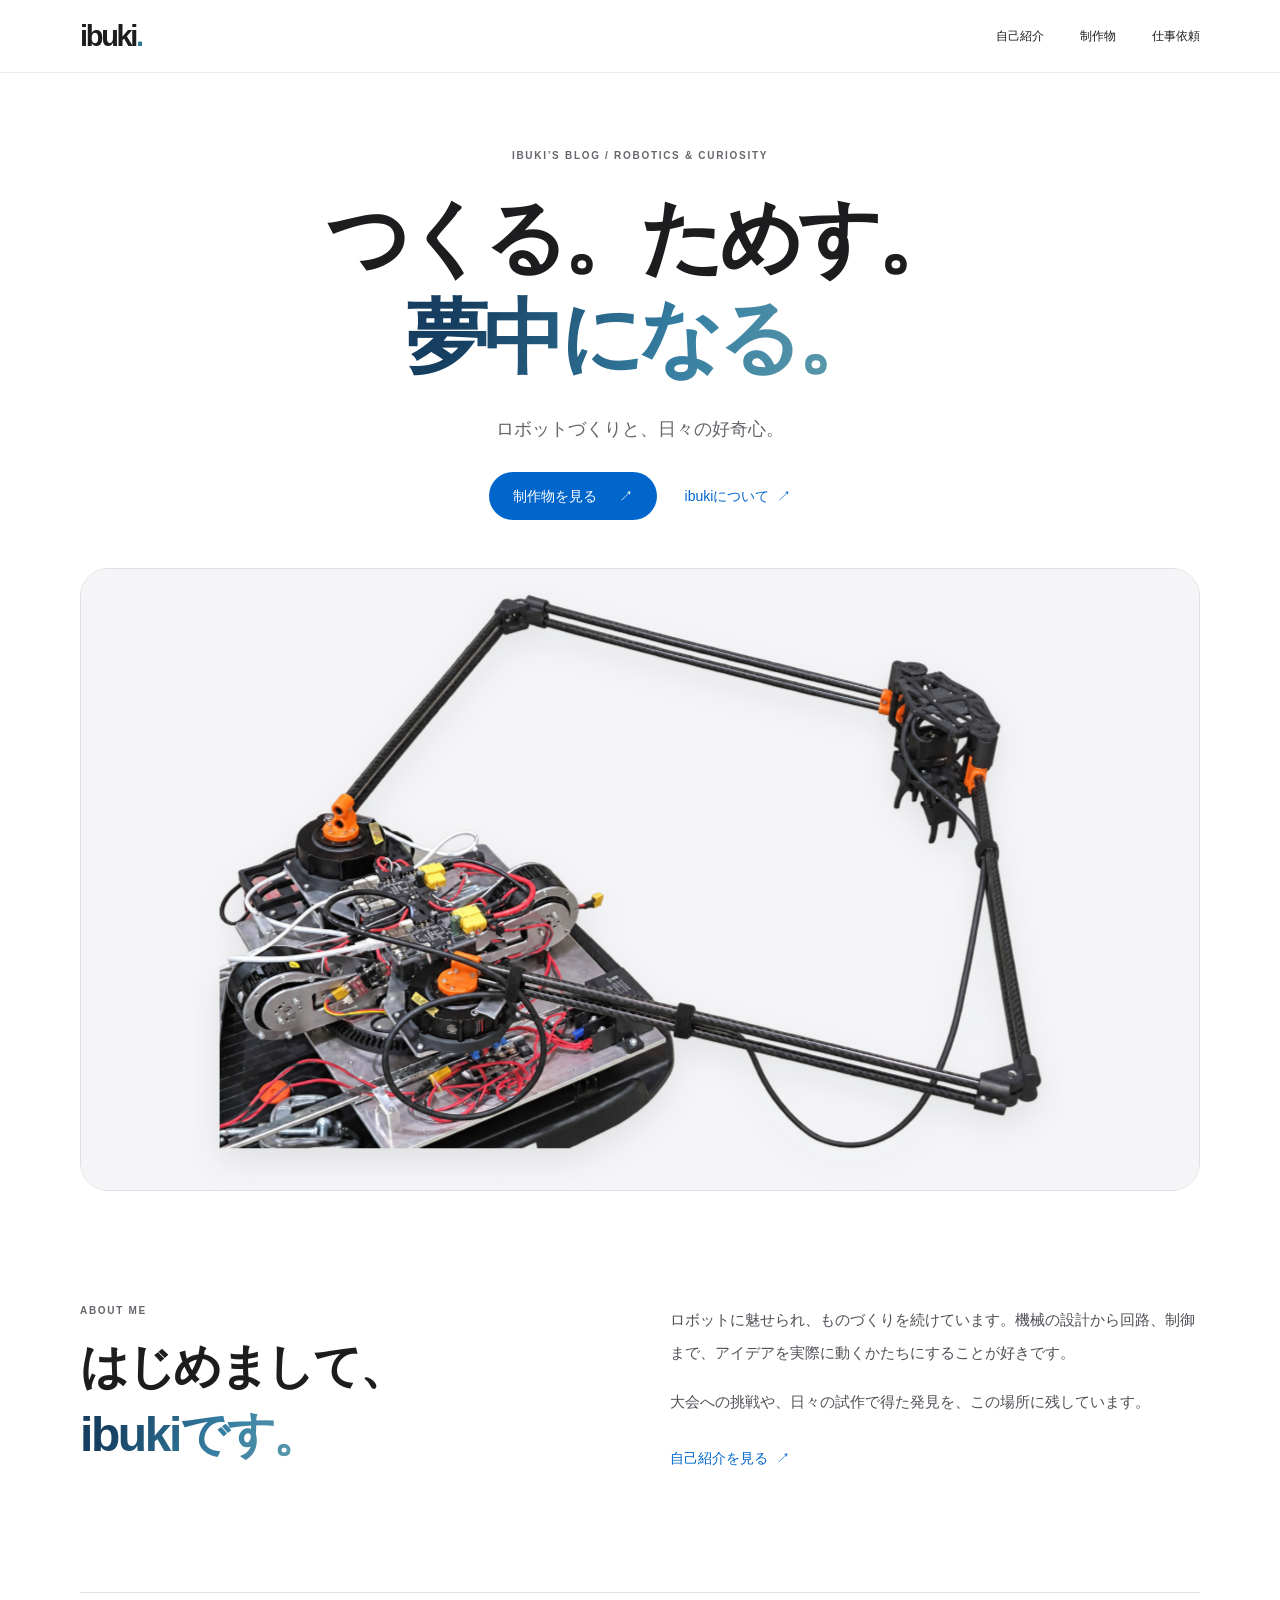
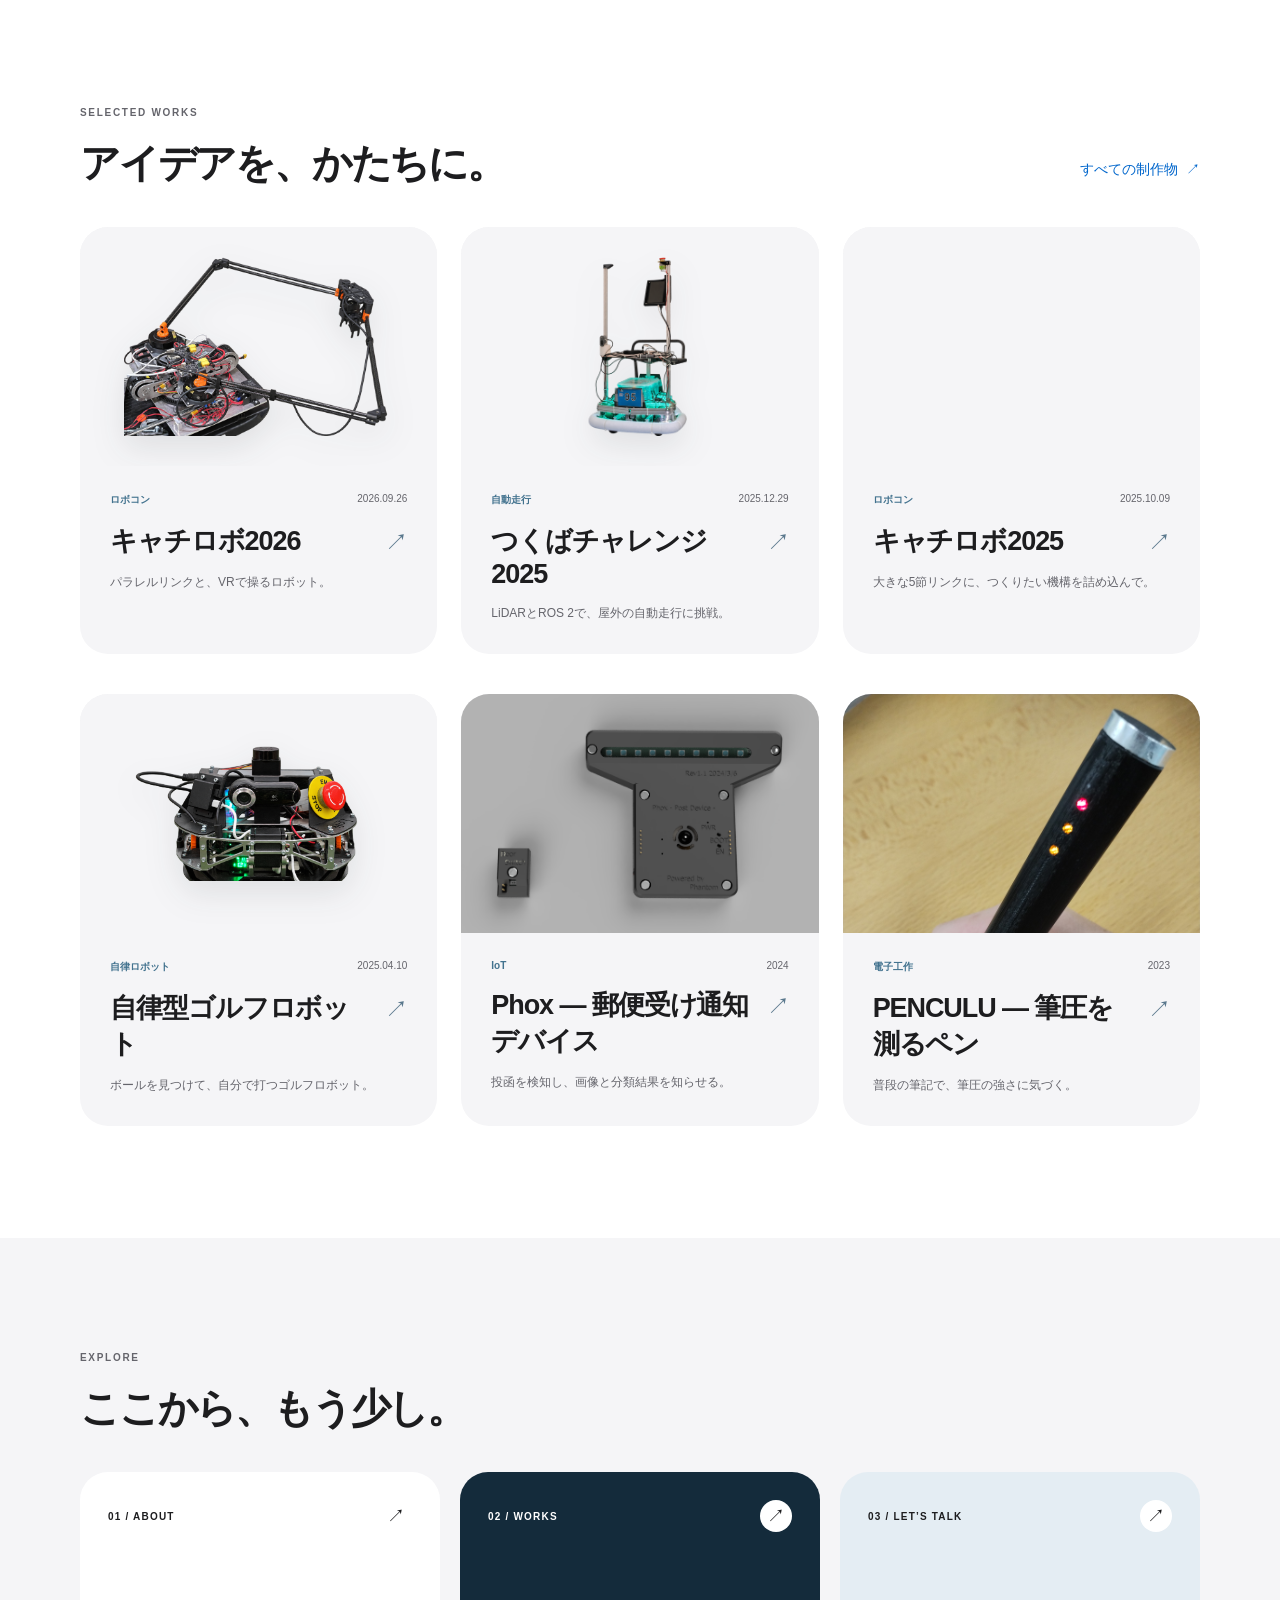
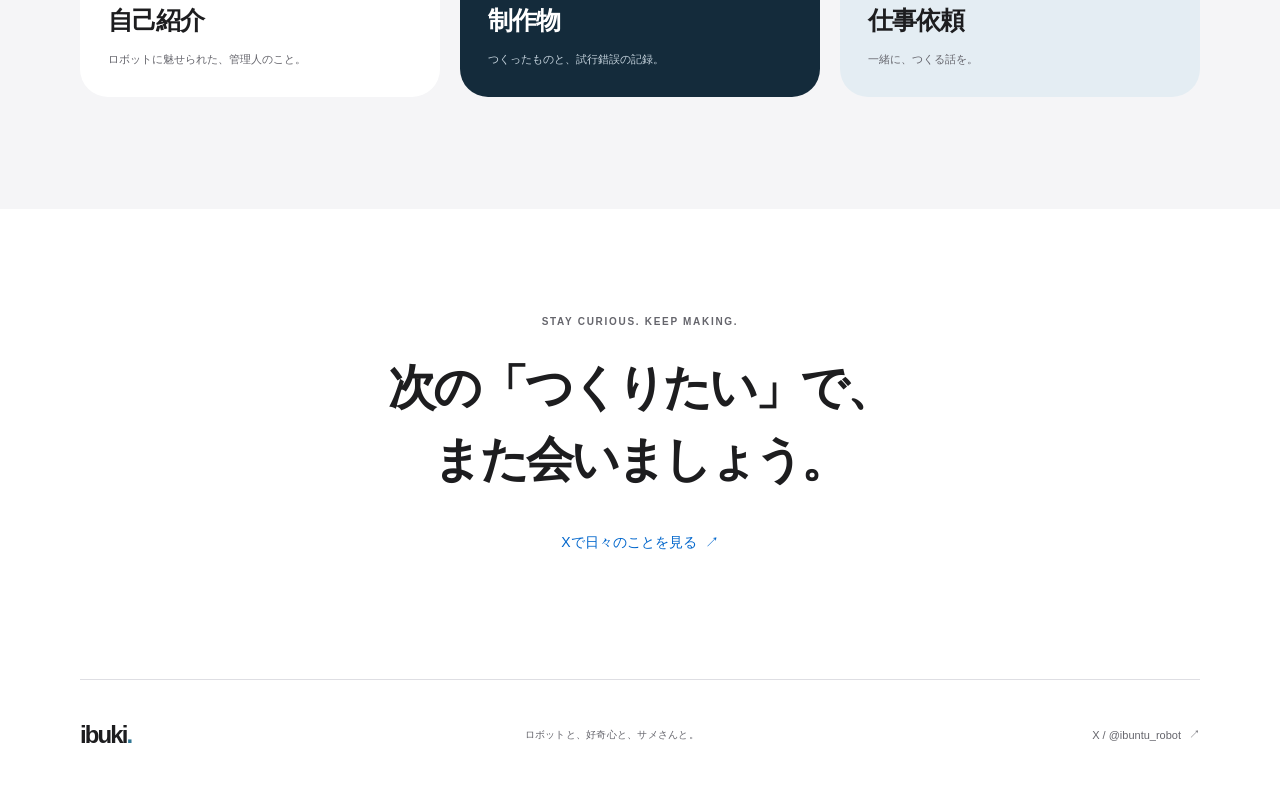
==== commit 15b58979: "Expand portfolio projects and home page" ====
--- a/index.html
+++ b/index.html
@@ -22,9 +22,13 @@
   <h1 id="hero-title" class="hero-enter enter-delay-1">つくる。ためす。<br><span class="gradient-text">夢中になる。</span></h1>
   <p class="hero-description hero-enter enter-delay-2">ロボットづくりと、日々の好奇心。</p>
   <div class="hero-actions hero-enter enter-delay-3"><a class="button button-primary" href="./works/">制作物を見る <span aria-hidden="true">↗</span></a><a class="text-link" href="./about/">ibukiについて <span aria-hidden="true">↗</span></a></div>
-<figure class="hero-photo reveal"><a class="hero-photo-link" href="./works/catchrobo-2026/" aria-label="キャチロボ2026の詳細を見る" data-parallax><div class="project-image  is-cutout"><img src="./image/projects/catchrobo-2026-cutout.png" alt="サメサメ工業のキャチロボ2026出場機体" loading="eager" decoding="async" referrerpolicy="no-referrer" fetchpriority="high"><span class="image-fallback">写真は原記事でご覧いただけます</span></div></a><figcaption><div><span class="hero-project-kicker">FEATURED PROJECT / 2026</span><strong>キャチロボ2026</strong><span class="hero-project-subtitle">サメサメ工業</span></div><a class="text-link" href="./works/catchrobo-2026/">詳しく見る <span aria-hidden="true">↗</span></a></figcaption></figure>
+<figure class="hero-photo reveal"><div class="hero-photo-frame" data-parallax><div class="project-image  is-cutout"><img src="./image/projects/catchrobo-2026-cutout.png" alt="サメサメ工業のキャチロボ2026出場機体" loading="eager" decoding="async" referrerpolicy="no-referrer" fetchpriority="high"><span class="image-fallback">写真は原記事でご覧いただけます</span></div></div></figure>
 </section>
-<section class="container section-space" id="selected" aria-labelledby="selected-title"><div class="section-intro reveal"><div><p class="eyebrow">SELECTED WORKS</p><h2 id="selected-title">アイデアを、かたちに。</h2></div><a class="text-link" href="./works/">すべての制作物 <span aria-hidden="true">↗</span></a></div><div class="project-grid"><a class="project-card reveal" href="./works/catchrobo-2026/"><div class="project-image  is-cutout"><img src="./image/projects/catchrobo-2026-cutout.png" alt="サメサメ工業のキャチロボ2026出場機体" loading="lazy" decoding="async" referrerpolicy="no-referrer"><span class="image-fallback">写真は原記事でご覧いただけます</span></div><div class="project-card-copy"><div class="project-meta"><span>ロボコン</span><time datetime="2026-09-26">2026.09.26</time></div><h3>キャチロボ2026<span aria-hidden="true">↗</span></h3><p>パラレルリンクと、VRで操るロボット。</p></div></a><a class="project-card reveal" href="./works/tsukuba-2025/"><div class="project-image  is-cutout"><img src="./image/projects/tsukuba-2025-cutout.png" alt="つくばチャレンジ2025に向けて製作した自動走行ロボット" loading="lazy" decoding="async" referrerpolicy="no-referrer"><span class="image-fallback">写真は原記事でご覧いただけます</span></div><div class="project-card-copy"><div class="project-meta"><span>自動走行</span><time datetime="2025-12-29">2025.12.29</time></div><h3>つくばチャレンジ2025<span aria-hidden="true">↗</span></h3><p>LiDARとROS 2で、屋外の自動走行に挑戦。</p></div></a><a class="project-card reveal" href="./works/catchrobo-2025/"><div class="project-image  is-cutout"><img src="./image/projects/catchrobo-2025-cutout.png" alt="カーボンパイプの5節リンクを備えたキャチロボ2025の機体" loading="lazy" decoding="async" referrerpolicy="no-referrer"><span class="image-fallback">写真は原記事でご覧いただけます</span></div><div class="project-card-copy"><div class="project-meta"><span>ロボコン</span><time datetime="2025-10-09">2025.10.09</time></div><h3>キャチロボ2025<span aria-hidden="true">↗</span></h3><p>大きな5節リンクに、つくりたい機構を詰め込んで。</p></div></a><a class="project-card reveal" href="./works/golf-robot/"><div class="project-image  is-cutout"><img src="./image/projects/golf-robot-cutout.png" alt="LiDARとカメラ、ボールを打つクラブを搭載したゴルフロボット" loading="lazy" decoding="async" referrerpolicy="no-referrer"><span class="image-fallback">写真は原記事でご覧いただけます</span></div><div class="project-card-copy"><div class="project-meta"><span>自律ロボット</span><time datetime="2025-04-10">2025.04.10</time></div><h3>自律型ゴルフロボット<span aria-hidden="true">↗</span></h3><p>ボールを見つけて、自分で打つゴルフロボット。</p></div></a></div></section>
+<section class="home-about container section-space reveal" aria-labelledby="home-about-title">
+  <div class="home-about-heading"><p class="eyebrow">ABOUT ME</p><h2 id="home-about-title">はじめまして、<br><span class="gradient-text">ibukiです。</span></h2></div>
+  <div class="home-about-copy"><p>ロボットに魅せられ、ものづくりを続けています。機械の設計から回路、制御まで、アイデアを実際に動くかたちにすることが好きです。</p><p>大会への挑戦や、日々の試作で得た発見を、この場所に残しています。</p><a class="text-link" href="./about/">自己紹介を見る <span aria-hidden="true">↗</span></a></div>
+</section>
+<section class="container section-space" id="selected" aria-labelledby="selected-title"><div class="section-intro reveal"><div><p class="eyebrow">SELECTED WORKS</p><h2 id="selected-title">アイデアを、かたちに。</h2></div><a class="text-link" href="./works/">すべての制作物 <span aria-hidden="true">↗</span></a></div><div class="project-grid"><a class="project-card reveal" href="./works/catchrobo-2026/"><div class="project-image  is-cutout"><img src="./image/projects/catchrobo-2026-cutout.png" alt="サメサメ工業のキャチロボ2026出場機体" loading="lazy" decoding="async" referrerpolicy="no-referrer"><span class="image-fallback">写真は原記事でご覧いただけます</span></div><div class="project-card-copy"><div class="project-meta"><span>ロボコン</span><time datetime="2026-09-26">2026.09.26</time></div><h3>キャチロボ2026<span aria-hidden="true">↗</span></h3><p>パラレルリンクと、VRで操るロボット。</p></div></a><a class="project-card reveal" href="./works/tsukuba-2025/"><div class="project-image  is-cutout"><img src="./image/projects/tsukuba-2025-cutout.png" alt="つくばチャレンジ2025に向けて製作した自動走行ロボット" loading="lazy" decoding="async" referrerpolicy="no-referrer"><span class="image-fallback">写真は原記事でご覧いただけます</span></div><div class="project-card-copy"><div class="project-meta"><span>自動走行</span><time datetime="2025-12-29">2025.12.29</time></div><h3>つくばチャレンジ2025<span aria-hidden="true">↗</span></h3><p>LiDARとROS 2で、屋外の自動走行に挑戦。</p></div></a><a class="project-card reveal" href="./works/catchrobo-2025/"><div class="project-image  is-cutout"><img src="./image/projects/catchrobo-2025-cutout.png" alt="カーボンパイプの5節リンクを備えたキャチロボ2025の機体" loading="lazy" decoding="async" referrerpolicy="no-referrer"><span class="image-fallback">写真は原記事でご覧いただけます</span></div><div class="project-card-copy"><div class="project-meta"><span>ロボコン</span><time datetime="2025-10-09">2025.10.09</time></div><h3>キャチロボ2025<span aria-hidden="true">↗</span></h3><p>大きな5節リンクに、つくりたい機構を詰め込んで。</p></div></a><a class="project-card reveal" href="./works/golf-robot/"><div class="project-image  is-cutout"><img src="./image/projects/golf-robot-cutout.png" alt="LiDARとカメラ、ボールを打つクラブを搭載したゴルフロボット" loading="lazy" decoding="async" referrerpolicy="no-referrer"><span class="image-fallback">写真は原記事でご覧いただけます</span></div><div class="project-card-copy"><div class="project-meta"><span>自律ロボット</span><time datetime="2025-04-10">2025.04.10</time></div><h3>自律型ゴルフロボット<span aria-hidden="true">↗</span></h3><p>ボールを見つけて、自分で打つゴルフロボット。</p></div></a><a class="project-card reveal" href="./works/phox/"><div class="project-image "><img src="./image/projects/team-phantom/iCAN24_top.png" alt="Phox — 郵便受け通知デバイスの制作写真" loading="lazy" decoding="async" referrerpolicy="no-referrer"><span class="image-fallback">写真は原記事でご覧いただけます</span></div><div class="project-card-copy"><div class="project-meta"><span>IoT</span><time datetime="2024">2024</time></div><h3>Phox — 郵便受け通知デバイス<span aria-hidden="true">↗</span></h3><p>投函を検知し、画像と分類結果を知らせる。</p></div></a><a class="project-card reveal" href="./works/penculu/"><div class="project-image "><img src="./image/projects/team-phantom/iCAN23_top.jpg" alt="PENCULU — 筆圧を測るペンの制作写真" loading="lazy" decoding="async" referrerpolicy="no-referrer"><span class="image-fallback">写真は原記事でご覧いただけます</span></div><div class="project-card-copy"><div class="project-meta"><span>電子工作</span><time datetime="2023">2023</time></div><h3>PENCULU — 筆圧を測るペン<span aria-hidden="true">↗</span></h3><p>普段の筆記で、筆圧の強さに気づく。</p></div></a></div></section>
 <section class="explore-section section-space" aria-labelledby="explore-title"><div class="container"><div class="section-intro reveal"><div><p class="eyebrow">EXPLORE</p><h2 id="explore-title">ここから、もう少し。</h2></div></div><div class="page-grid">
   <a class="page-card about-card reveal" href="./about/"><div class="card-top"><span class="card-kicker">01 / ABOUT</span><span class="circle-arrow" aria-hidden="true">↗</span></div><div class="card-copy"><h3>自己紹介</h3><p>ロボットに魅せられた、管理人のこと。</p></div></a>
   <a class="page-card works-card reveal" href="./works/"><div class="card-top"><span class="card-kicker">02 / WORKS</span><span class="circle-arrow" aria-hidden="true">↗</span></div><div class="card-copy"><h3>制作物</h3><p>つくったものと、試行錯誤の記録。</p></div></a>
--- a/css/style.css
+++ b/css/style.css
@@ -49,7 +49,7 @@
 .text-link:hover { text-decoration: underline; text-underline-offset: 5px; }
 .text-link:hover span { transform: translate(2px, -2px); }
 .hero-photo { overflow: hidden; margin-top: 48px; border: 1px solid var(--line); border-radius: var(--radius); background: white; text-align: left; }
-.hero-photo-link { display: block; overflow: hidden; aspect-ratio: 1.8; }
+.hero-photo-frame { display: block; overflow: hidden; aspect-ratio: 1.8; }
 .hero-photo .project-image { height: 100%; padding: 30px; aspect-ratio: auto; background: #eef1f3; }
 .hero-photo .project-image img { height: 100%; min-height: 0; object-fit: contain; }
 .hero-photo figcaption { display: flex; justify-content: space-between; align-items: center; gap: 24px; padding: 25px 30px; }
@@ -220,7 +220,7 @@
   .button { gap: 12px; min-height: 46px; padding: 12px 20px; font-size: 12px; }
   .text-link { font-size: 12px; }
   .hero-photo { width: calc(100% + 16px); margin-left: -8px; margin-top: 35px; border-radius: 22px; }
-  .hero-photo-link { aspect-ratio: 1.08; }
+  .hero-photo-frame { aspect-ratio: 1.08; }
   .hero-photo .project-image { padding: 20px; }
   .hero-photo figcaption { gap: 14px; padding: 22px 20px; }
   .hero-project-kicker { font-size: 8px; letter-spacing: .08em; }
@@ -307,3 +307,22 @@
   *, *::before, *::after { animation: none !important; transition: none !important; }
   .motion-enabled .reveal { opacity: 1; transform: none; }
 }
+
+.article-gallery { margin: 10px 0 70px; }
+.article-gallery h2 { margin-bottom: 24px; font-size: 27px; }
+.gallery-grid { display: grid; grid-template-columns: repeat(2, minmax(0, 1fr)); gap: 22px; }
+.gallery-grid figure { min-width: 0; }
+.gallery-grid img { display: block; width: 100%; aspect-ratio: 4 / 3; object-fit: contain; background: var(--soft); border-radius: 14px; }
+.gallery-grid figcaption { padding-top: 8px; color: var(--muted); font-size: 12px; line-height: 1.6; }
+@media (max-width: 540px) { .gallery-grid { grid-template-columns: 1fr; } }
+
+#selected .project-grid { grid-template-columns: repeat(3, minmax(0, 1fr)); }
+@media (max-width: 900px) { #selected .project-grid { grid-template-columns: repeat(2, minmax(0, 1fr)); } }
+@media (max-width: 640px) { #selected .project-grid { grid-template-columns: 1fr; } }
+
+.home-about { display: grid; grid-template-columns: 1fr 1fr; gap: 60px; align-items: start; border-bottom: 1px solid var(--line); }
+.home-about h2 { margin-top: 14px; font-size: clamp(30px, 3.8vw, 48px); line-height: 1.4; letter-spacing: -.05em; }
+.home-about-copy p { color: #505057; font-size: 15px; line-height: 2.2; }
+.home-about-copy p + p { margin-top: 16px; }
+.home-about-copy .text-link { margin-top: 18px; }
+@media (max-width: 640px) { .home-about { grid-template-columns: 1fr; gap: 24px; } .home-about-copy p { font-size: 14px; } }
